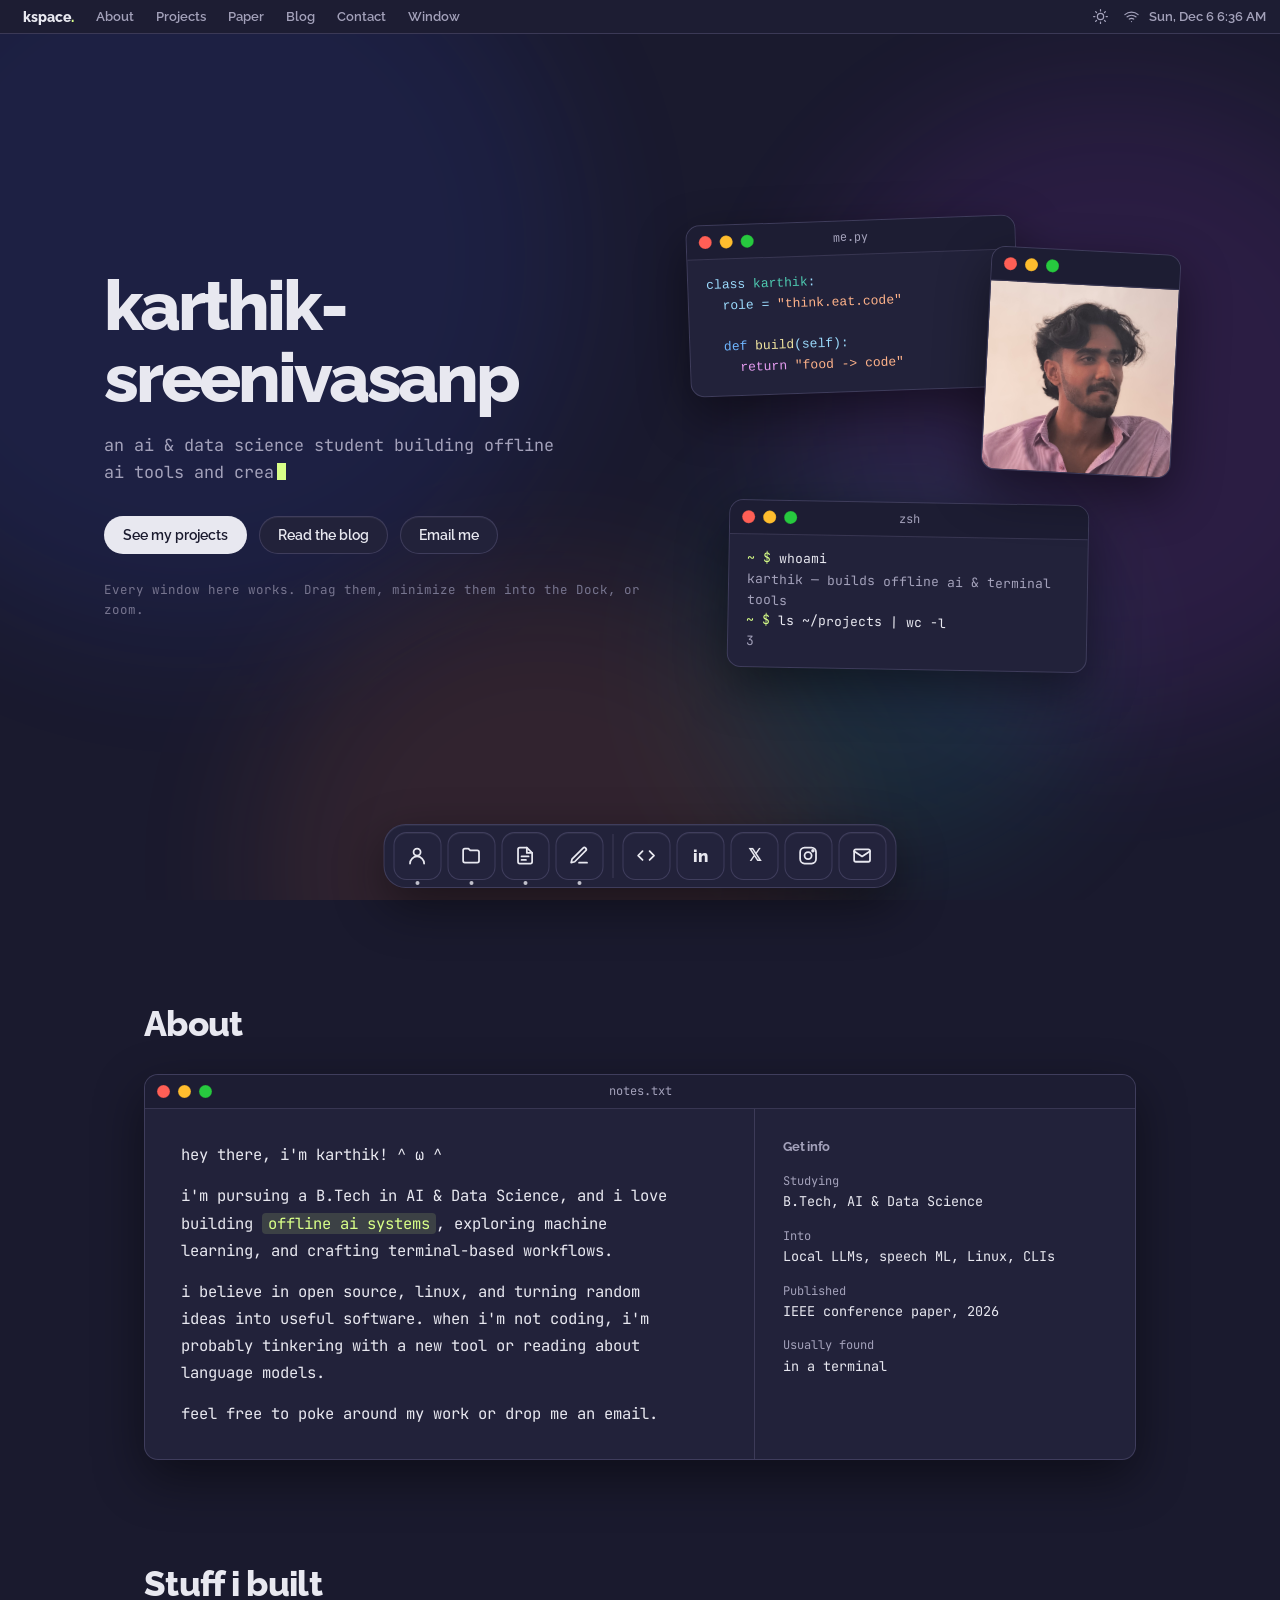
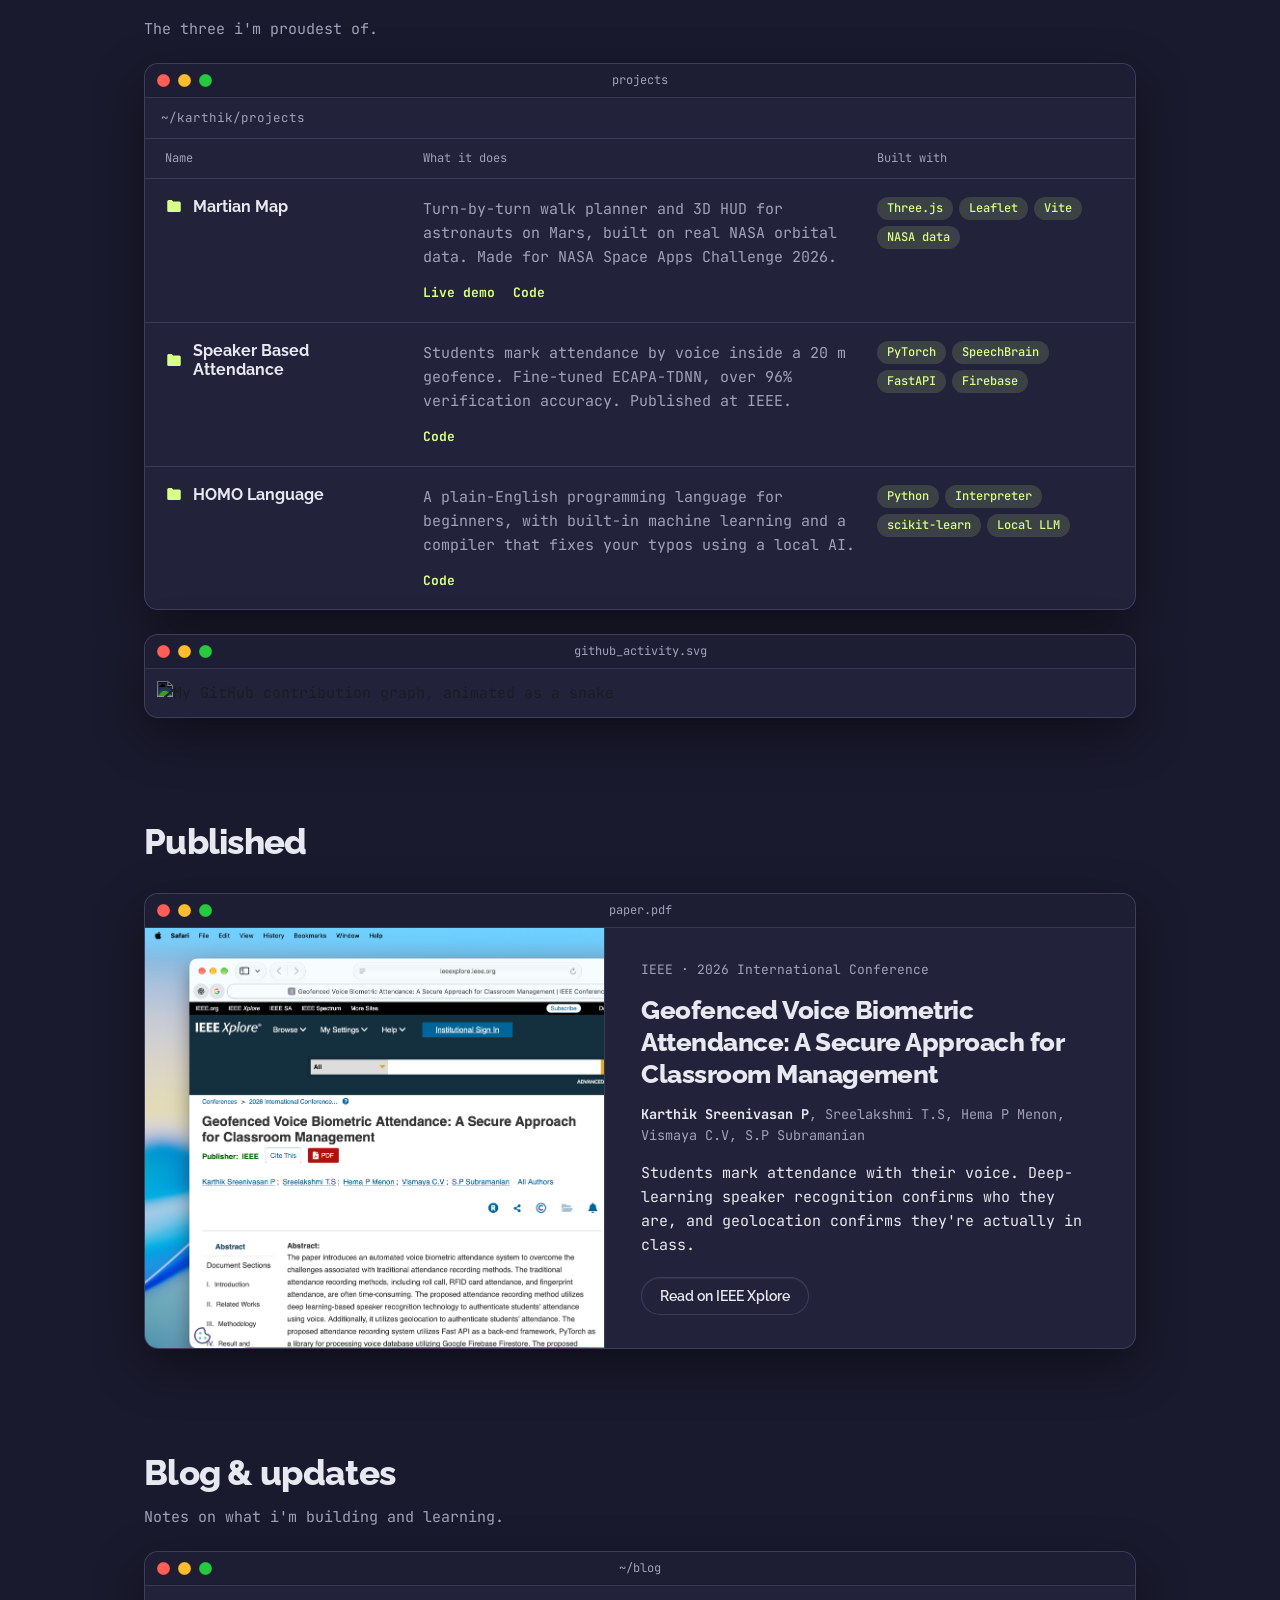
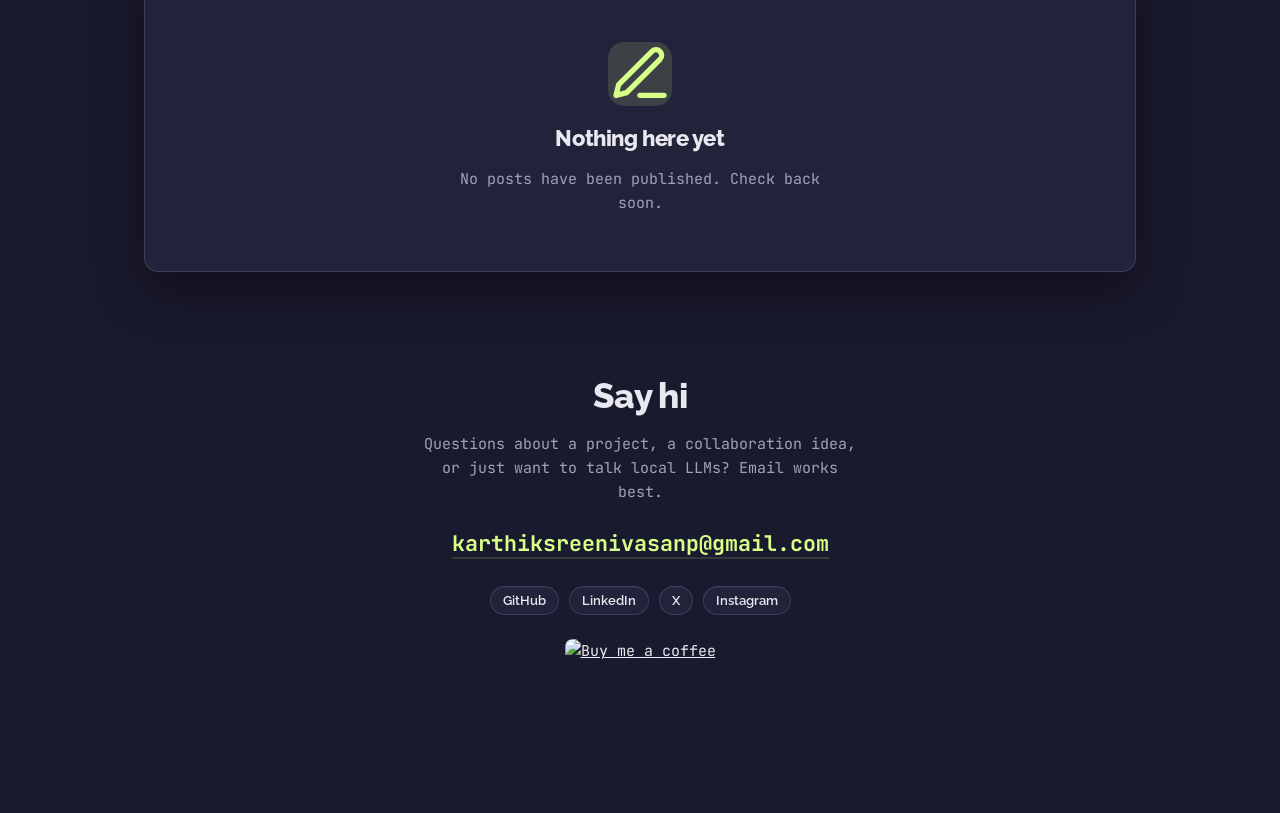
==== index.html @ a2b40720 "Remove the Liquid Glass look from dark and light themes Windows, menubar, menus, buttons and the Doc" ====
<!DOCTYPE html>
<html lang="en">
<head>
  <meta charset="UTF-8">
  <meta name="viewport" content="width=device-width, initial-scale=1.0">
  <title>karthiksreenivasanp</title>
  <meta name="description" content="Karthik Sreenivasan P — AI & Data Science student building offline AI tools and creative software.">
  <link rel="icon" type="image/png" href="favicon.png">
  <script>(function(){var t='dark';try{if(localStorage.getItem('theme')==='light')t='light'}catch(e){}document.documentElement.setAttribute('data-theme',t)})()</script>
  <link rel="preconnect" href="https://fonts.googleapis.com">
  <link rel="preconnect" href="https://fonts.gstatic.com" crossorigin>
  <link href="https://fonts.googleapis.com/css2?family=JetBrains+Mono:wght@400;500;700&family=Raleway:wght@500;600;700;800&display=swap" rel="stylesheet">
  <link rel="stylesheet" href="assets/css/mac.css?v=5">
  <style>
    main { padding-bottom: 150px; }

    /* Hero */
    .hero {
      max-width: 1120px; margin: 0 auto; min-height: 100vh;
      padding: 110px 24px 120px;
      display: grid; grid-template-columns: 1.1fr 1fr; align-items: center; gap: 48px;
    }
    .hero h1 { font-size: clamp(2.3rem, 5.6vw, 4.4rem); font-weight: 800; line-height: 1.02; letter-spacing: -0.045em; word-break: break-word; }
    [data-theme="glass"] .hero h1 { text-shadow: 0 2px 30px rgba(10, 12, 40, .35); }
    .tagline { margin-top: 18px; max-width: 46ch; min-height: 3.2em; color: var(--muted); font-size: 1.05rem; }
    .cursor { display: inline-block; width: 9px; height: 1.05em; background: var(--accent); vertical-align: -0.15em; margin-left: 3px; animation: blink 1s step-end infinite; }
    @keyframes blink { 50% { opacity: 0; } }
    .hero-actions { display: flex; flex-wrap: wrap; gap: 12px; margin-top: 30px; }
    .status { display: inline-flex; align-items: center; gap: 8px; margin-bottom: 20px; font-size: 12.5px; color: var(--muted); }
    .status::before { content: ""; width: 8px; height: 8px; border-radius: 50%; background: #27c93f; box-shadow: 0 0 0 4px rgba(39, 201, 63, .18); }
    .hint { margin-top: 26px; font-size: 12.5px; color: var(--faint); }

    .stack { position: relative; height: 450px; }
    .stack .win { position: absolute; transform: translate(var(--dx, 0px), var(--dy, 0px)) rotate(var(--rot, 0deg)); }
    .w-code { top: 0; left: 0; width: 330px; --rot: -2deg; z-index: 2; }
    .w-avatar { top: 30px; right: 0; width: 190px; --rot: 3deg; z-index: 3; }
    .w-avatar img { display: block; width: 100%; aspect-ratio: 1; object-fit: cover; }
    .w-term { bottom: 0; left: 40px; width: 360px; --rot: 1deg; z-index: 1; }
    pre.code { padding: 16px 18px; font-size: 13px; line-height: 1.6; color: #9cdcfe; overflow-x: auto; }
    [data-theme="light"] pre.code { color: #0b5394; }
    .c-cls { color: #4ec9b0; } .c-str { color: #ffb38a; } .c-kw { color: #6fb6ff; } .c-fn { color: #f2e6a0; } .c-ret { color: #e59cf0; }
    [data-theme="light"] .c-cls { color: #1a7f6e; } [data-theme="light"] .c-str { color: #a3411f; }
    [data-theme="light"] .c-kw { color: #2f55d4; } [data-theme="light"] .c-fn { color: #795e26; } [data-theme="light"] .c-ret { color: #9b2f9b; }
    .term { padding: 14px 18px; font-size: 13px; }
    .term .p { color: var(--accent); } .term .o { color: var(--muted); }

    /* About */
    .about { display: grid; grid-template-columns: 1.6fr 1fr; }
    .about .doc { padding: 32px 36px; font-size: 15.5px; line-height: 1.75; max-width: 64ch; }
    .about .doc p + p { margin-top: 14px; }
    .hl { background: var(--accent-soft); color: var(--accent); padding: 0 6px; border-radius: 4px; }
    .info { border-left: 1px solid var(--divider); padding: 28px; font-size: 13.5px; }
    .info h3 { font-size: 13px; color: var(--muted); font-weight: 700; margin-bottom: 14px; }
    .info dl { display: grid; gap: 14px; }
    .info dt { color: var(--muted); font-size: 12px; }

    /* Projects */
    .finder-path { padding: 10px 16px; font-size: 12.5px; color: var(--muted); border-bottom: 1px solid var(--divider); }
    .finder-head, .finder-row { display: grid; grid-template-columns: minmax(180px, 1.1fr) 2fr minmax(170px, 1.1fr); gap: 20px; padding: 0 20px; }
    .finder-head { font-size: 12px; color: var(--muted); padding-top: 10px; padding-bottom: 10px; border-bottom: 1px solid var(--divider); }
    .finder-row { padding-top: 18px; padding-bottom: 18px; border-bottom: 1px solid var(--divider); transition: background .15s; }
    .finder-row:last-child { border-bottom: 0; }
    .finder-row:hover { background: var(--row-hover); }
    .finder-row .name { text-decoration: none; color: inherit; display: flex; align-items: center; gap: 10px; font: 700 16px 'Raleway', sans-serif; align-self: start; }
    .finder-row .name:hover { color: var(--accent); }
    .finder-row .name svg { flex: none; color: var(--accent); width: 18px; height: 18px; }
    .finder-row .desc { color: var(--muted); }
    .chips { display: flex; flex-wrap: wrap; gap: 6px; align-content: start; }
    .finder-row .links { grid-column: 2 / -1; display: flex; gap: 18px; font-size: 13px; margin-top: -6px; }
    .finder-row .links a { color: var(--accent); text-decoration: none; font-weight: 700; }
    .finder-row .links a:hover { text-decoration: underline; }
    .activity { margin-top: 24px; }
    .activity img { display: block; width: 100%; padding: 12px; filter: invert(1) hue-rotate(180deg) brightness(1.2); }
    [data-theme="light"] .activity img { filter: none; }

    /* Paper */
    .paper { display: grid; grid-template-columns: 1fr 1.15fr; }
    .paper .shot { border-right: 1px solid var(--divider); max-height: 420px; overflow: hidden; }
    .paper .shot img { display: block; width: 100%; height: 100%; object-fit: cover; object-position: top; }
    .paper .body { padding: 32px 36px; display: flex; flex-direction: column; gap: 14px; }
    .paper .venue { color: var(--muted); font-size: 13px; }
    .paper h3 { font-size: clamp(1.3rem, 2.4vw, 1.65rem); font-weight: 800; line-height: 1.2; }
    .paper .authors { font-size: 13.5px; color: var(--muted); }
    .paper .authors b { color: var(--text); }
    .paper .btn { align-self: flex-start; margin-top: 6px; }

    /* Blog preview */
    .post-row { display: grid; grid-template-columns: 92px 1fr auto; gap: 18px; align-items: center; padding: 16px 20px; border-bottom: 1px solid var(--divider); text-decoration: none; color: inherit; }
    .post-row:hover { background: var(--row-hover); }
    .post-row .thumb { width: 92px; height: 64px; border-radius: 8px; object-fit: cover; background: var(--accent-soft); display: grid; place-items: center; color: var(--accent); }
    .post-row .thumb svg { width: 26px; height: 26px; }
    .post-row h3 { font-size: 1.05rem; font-weight: 700; }
    .post-row p { color: var(--muted); font-size: 13.5px; display: -webkit-box; -webkit-line-clamp: 2; -webkit-box-orient: vertical; overflow: hidden; }
    .post-row .meta { font-size: 12px; color: var(--faint); text-align: right; white-space: nowrap; }
    .blog-foot { display: flex; justify-content: flex-end; padding: 14px 20px; }

    /* Contact */
    .contact { text-align: center; }
    .contact h2 { font-size: clamp(1.7rem, 3.5vw, 2.2rem); font-weight: 800; }
    .contact p { color: var(--muted); margin: 8px auto 22px; max-width: 48ch; }
    .contact .mail { font-size: clamp(1rem, 2.6vw, 1.35rem); font-weight: 700; color: var(--accent); text-decoration: none; border-bottom: 2px solid var(--accent-soft); word-break: break-all; }
    .socials { display: flex; justify-content: center; flex-wrap: wrap; gap: 10px; margin-top: 26px; }
    .contact .coffee { display: inline-block; margin-top: 24px; }
    .contact .coffee img { height: 42px; border-radius: 8px; }

    @media (max-width: 860px) {
      .hero { grid-template-columns: 1fr; min-height: auto; padding-top: 100px; padding-bottom: 40px; gap: 40px; }
      .stack { height: auto; display: grid; gap: 16px; justify-items: center; }
      .stack .win { position: relative; inset: auto; --rot: 0deg !important; width: 100%; max-width: 380px; }
      .stack .w-avatar { max-width: 200px; order: -1; }
      .about, .paper { grid-template-columns: 1fr; }
      .info { border-left: 0; border-top: 1px solid var(--divider); }
      .paper .shot { border-right: 0; border-bottom: 1px solid var(--divider); max-height: 260px; }
      .finder-head { display: none; }
      .finder-row { grid-template-columns: 1fr; gap: 6px; }
      .finder-row .links { grid-column: auto; margin-top: 4px; }
      .about .doc, .paper .body { padding: 24px; }
      .post-row { grid-template-columns: 72px 1fr; }
      .post-row .thumb { width: 72px; height: 56px; }
      .post-row .meta { grid-column: 2; text-align: left; order: -1; }
      .hint { display: none; }
    }
  </style>
</head>
<body>

  <header class="menubar" data-brand="#top" data-links="About|#about,Projects|#projects,Paper|#paper,Blog|blog.html,Contact|#contact"></header>

  <main id="top">
    <!-- Hero -->
    <section class="hero">
      <div>
        <h1>karthik&shy;sreenivasanp</h1>
        <p class="tagline"><span id="type-target"></span><span class="cursor" aria-hidden="true"></span></p>
        <div class="hero-actions">
          <a class="btn primary" href="#projects">See my projects</a>
          <a class="btn" href="blog.html">Read the blog</a>
          <a class="btn" href="mailto:karthiksreenivasanp@gmail.com">Email me</a>
        </div>
        <p class="hint">Every window here works. Drag them, minimize them into the Dock, or zoom.</p>
      </div>

      <div class="stack">
        <div class="win glass draggable w-code" data-win="me" data-title="me.py" data-icon="code">
          <div class="win-bar"><span class="win-title">me.py</span></div>
<pre class="code win-body">class <span class="c-cls">karthik</span>:
  role = <span class="c-str">"think.eat.code"</span>

  <span class="c-kw">def</span> <span class="c-fn">build</span>(self):
    <span class="c-ret">return</span> <span class="c-str">"food -&gt; code"</span></pre>
        </div>

        <div class="win glass draggable w-avatar" data-win="avatar" data-title="avatar.jpeg" data-icon="image">
          <div class="win-bar"></div>
          <img class="win-body" src="other_image.jpeg" alt="Karthik">
        </div>

        <div class="win glass draggable w-term" data-win="zsh" data-title="Terminal" data-icon="terminal">
          <div class="win-bar"><span class="win-title">zsh</span></div>
          <div class="term win-body">
            <div><span class="p">~ $</span> whoami</div>
            <div class="o">karthik — builds offline ai &amp; terminal tools</div>
            <div><span class="p">~ $</span> ls ~/projects | wc -l</div>
            <div class="o">3</div>
          </div>
        </div>
      </div>
    </section>

    <!-- About -->
    <section class="section" id="about" data-win-host>
      <div class="section-head"><h2>About</h2></div>
      <div class="win glass" data-win="about" data-title="About" data-icon="about">
        <div class="win-bar"><span class="win-title">notes.txt</span></div>
        <div class="about win-body">
          <div class="doc">
            <p>hey there, i'm karthik! ^ ω ^</p>
            <p>i'm pursuing a B.Tech in AI &amp; Data Science, and i love building <span class="hl">offline ai systems</span>, exploring machine learning, and crafting terminal-based workflows.</p>
            <p>i believe in open source, linux, and turning random ideas into useful software. when i'm not coding, i'm probably tinkering with a new tool or reading about language models.</p>
            <p>feel free to poke around my work or drop me an email.</p>
          </div>
          <aside class="info">
            <h3>Get info</h3>
            <dl>
              <div><dt>Studying</dt><dd>B.Tech, AI &amp; Data Science</dd></div>
              <div><dt>Into</dt><dd>Local LLMs, speech ML, Linux, CLIs</dd></div>
              <div><dt>Published</dt><dd>IEEE conference paper, 2026</dd></div>
              <div><dt>Usually found</dt><dd>in a terminal</dd></div>
            </dl>
          </aside>
        </div>
      </div>
    </section>

    <!-- Projects -->
    <section class="section" id="projects" data-win-host>
      <div class="section-head">
        <h2>Stuff i built</h2>
        <p>The three i'm proudest of.</p>
      </div>
      <div class="win glass" data-win="projects" data-title="Projects" data-icon="projects">
        <div class="win-bar"><span class="win-title">projects</span></div>
        <div class="win-body">
          <div class="finder-path">~/karthik/projects</div>
          <div class="finder-head"><span>Name</span><span>What it does</span><span>Built with</span></div>

          <div class="finder-row">
            <a class="name" href="https://karthiksreenivasanp.github.io/martian-map/" target="_blank" rel="noopener"><svg viewBox="0 0 24 24" fill="currentColor" aria-hidden="true"><path d="M3 6a2 2 0 0 1 2-2h4l2 2h8a2 2 0 0 1 2 2v10a2 2 0 0 1-2 2H5a2 2 0 0 1-2-2z"/></svg>Martian Map</a>
            <span class="desc">Turn-by-turn walk planner and 3D HUD for astronauts on Mars, built on real NASA orbital data. Made for NASA Space Apps Challenge 2026.</span>
            <span class="chips"><span class="chip">Three.js</span><span class="chip">Leaflet</span><span class="chip">Vite</span><span class="chip">NASA data</span></span>
            <span class="links"><a href="https://karthiksreenivasanp.github.io/martian-map/" target="_blank" rel="noopener">Live demo</a><a href="https://github.com/karthiksreenivasanp/martian-map" target="_blank" rel="noopener">Code</a></span>
          </div>
          <div class="finder-row">
            <a class="name" href="https://github.com/karthiksreenivasanp/speaker-based-attendance" target="_blank" rel="noopener"><svg viewBox="0 0 24 24" fill="currentColor" aria-hidden="true"><path d="M3 6a2 2 0 0 1 2-2h4l2 2h8a2 2 0 0 1 2 2v10a2 2 0 0 1-2 2H5a2 2 0 0 1-2-2z"/></svg>Speaker Based Attendance</a>
            <span class="desc">Students mark attendance by voice inside a 20 m geofence. Fine-tuned ECAPA-TDNN, over 96% verification accuracy. Published at IEEE.</span>
            <span class="chips"><span class="chip">PyTorch</span><span class="chip">SpeechBrain</span><span class="chip">FastAPI</span><span class="chip">Firebase</span></span>
            <span class="links"><a href="https://github.com/karthiksreenivasanp/speaker-based-attendance" target="_blank" rel="noopener">Code</a></span>
          </div>
          <div class="finder-row">
            <a class="name" href="https://github.com/karthiksreenivasanp/homo-lang" target="_blank" rel="noopener"><svg viewBox="0 0 24 24" fill="currentColor" aria-hidden="true"><path d="M3 6a2 2 0 0 1 2-2h4l2 2h8a2 2 0 0 1 2 2v10a2 2 0 0 1-2 2H5a2 2 0 0 1-2-2z"/></svg>HOMO Language</a>
            <span class="desc">A plain-English programming language for beginners, with built-in machine learning and a compiler that fixes your typos using a local AI.</span>
            <span class="chips"><span class="chip">Python</span><span class="chip">Interpreter</span><span class="chip">scikit-learn</span><span class="chip">Local LLM</span></span>
            <span class="links"><a href="https://github.com/karthiksreenivasanp/homo-lang" target="_blank" rel="noopener">Code</a></span>
          </div>
        </div>
      </div>

      <div data-win-host>
        <div class="win glass activity" data-win="activity" data-title="GitHub activity" data-icon="activity">
          <div class="win-bar"><span class="win-title">github_activity.svg</span></div>
          <img class="win-body" src="https://raw.githubusercontent.com/Platane/snk/output/github-contribution-grid-snake.svg" alt="My GitHub contribution graph, animated as a snake" loading="lazy">
        </div>
      </div>
    </section>

    <!-- Paper -->
    <section class="section" id="paper" data-win-host>
      <div class="section-head"><h2>Published</h2></div>
      <div class="win glass" data-win="paper" data-title="Paper" data-icon="paper">
        <div class="win-bar"><span class="win-title">paper.pdf</span></div>
        <div class="paper win-body">
          <div class="shot"><img src="ieee_screenshot.png" alt="The paper's page on IEEE Xplore" loading="lazy"></div>
          <div class="body">
            <span class="venue">IEEE · 2026 International Conference</span>
            <h3>Geofenced Voice Biometric Attendance: A Secure Approach for Classroom Management</h3>
            <p class="authors"><b>Karthik Sreenivasan P</b>, Sreelakshmi T.S, Hema P Menon, Vismaya C.V, S.P Subramanian</p>
            <p>Students mark attendance with their voice. Deep-learning speaker recognition confirms who they are, and geolocation confirms they're actually in class.</p>
            <a class="btn" href="https://ieeexplore.ieee.org/search/searchresult.jsp?queryText=Geofenced%20Voice%20Biometric%20Attendance" target="_blank" rel="noopener">Read on IEEE Xplore</a>
          </div>
        </div>
      </div>
    </section>

    <!-- Blog preview -->
    <section class="section" id="blog" data-win-host>
      <div class="section-head">
        <h2>Blog &amp; updates</h2>
        <p>Notes on what i'm building and learning.</p>
      </div>
      <div class="win glass" data-win="blog" data-title="Blog" data-icon="blog">
        <div class="win-bar"><span class="win-title">~/blog</span></div>
        <div class="win-body" id="blog-preview" aria-live="polite"></div>
      </div>
    </section>

    <!-- Contact -->
    <section class="section contact" id="contact">
      <h2>Say hi</h2>
      <p>Questions about a project, a collaboration idea, or just want to talk local LLMs? Email works best.</p>
      <a class="mail" href="mailto:karthiksreenivasanp@gmail.com">karthiksreenivasanp@gmail.com</a>
      <div class="socials">
        <a class="btn small" href="https://github.com/karthiksreenivasanp" target="_blank" rel="noopener">GitHub</a>
        <a class="btn small" href="https://www.linkedin.com/in/karthiksreenivasanp/" target="_blank" rel="noopener">LinkedIn</a>
        <a class="btn small" href="https://x.com/karthikpsreeni" target="_blank" rel="noopener">X</a>
        <a class="btn small" href="https://www.instagram.com/karthiksreenivasanp" target="_blank" rel="noopener">Instagram</a>
      </div>
      <div>
        <a class="coffee" href="https://buymeacoffee.com/karthiksreenivasanp" target="_blank" rel="noopener">
          <img src="https://cdn.buymeacoffee.com/buttons/v2/default-yellow.png" alt="Buy me a coffee">
        </a>
      </div>
    </section>
  </main>

  <nav class="dock glass" aria-label="Dock">
    <a class="dock-item" href="#about" data-target="about" data-icon="about"><span class="tip">About</span></a>
    <a class="dock-item" href="#projects" data-target="projects" data-icon="projects"><span class="tip">Projects</span></a>
    <a class="dock-item" href="#paper" data-target="paper" data-icon="paper"><span class="tip">Paper</span></a>
    <a class="dock-item" href="blog.html" data-target="blog" data-icon="blog"><span class="tip">Blog</span></a>
    <span class="sep social-sep" aria-hidden="true"></span>
    <a class="dock-item social" href="https://github.com/karthiksreenivasanp" target="_blank" rel="noopener" data-icon="github" aria-label="GitHub"><span class="tip">GitHub</span></a>
    <a class="dock-item social" href="https://www.linkedin.com/in/karthiksreenivasanp/" target="_blank" rel="noopener" data-icon="linkedin" aria-label="LinkedIn"><span class="tip">LinkedIn</span></a>
    <a class="dock-item social" href="https://x.com/karthikpsreeni" target="_blank" rel="noopener" data-icon="x" aria-label="X"><span class="tip">X</span></a>
    <a class="dock-item social" href="https://www.instagram.com/karthiksreenivasanp" target="_blank" rel="noopener" data-icon="instagram" aria-label="Instagram"><span class="tip">Instagram</span></a>
    <a class="dock-item" href="mailto:karthiksreenivasanp@gmail.com" data-icon="mail" aria-label="Email"><span class="tip">Email</span></a>
  </nav>

  <script src="vendor/dompurify/purify.min.js"></script>
  <script src="assets/js/mac.js?v=5"></script>
  <script src="assets/js/blog.js?v=5"></script>
  <script>
    // Typing tagline
    (function () {
      const text = "an ai & data science student building offline ai tools and creative software.";
      const el = document.getElementById('type-target');
      if (matchMedia('(prefers-reduced-motion: reduce)').matches) { el.textContent = text; return; }
      let i = 0;
      (function type() { if (i < text.length) { el.textContent += text[i++]; setTimeout(type, 38); } })();
    })();

    // Latest posts
    (async function () {
      const box = document.getElementById('blog-preview');
      const posts = (await Blog.list()).slice(0, 3);
      if (!posts.length) {
        box.innerHTML = `<div class="empty"><div class="icon">${KS.icon('blog')}</div>
          <h3>Nothing here yet</h3><p>No posts have been published. Check back soon.</p></div>`;
        return;
      }
      box.innerHTML = posts.map(p => {
        const cover = Blog.safeMedia(p.cover);
        return `<a class="post-row" href="blog.html#/${p.slug}">
          ${cover ? `<img class="thumb" src="${Blog.esc(cover)}" alt="" loading="lazy">` : `<span class="thumb">${KS.icon('blog')}</span>`}
          <div><h3>${Blog.esc(p.title)}</h3><p>${Blog.esc(p.summary)}</p></div>
          <span class="meta">${Blog.typeLabel(p.type)} · ${Blog.date(p.date)}</span>
        </a>`;
      }).join('') + `<div class="blog-foot"><a class="btn small" href="blog.html">See all posts</a></div>`;
    })();
  </script>
</body>
</html>
---- assets/css/mac.css ----
/* =========================================================
   kspace. — shared macOS shell
   Themes: glass (default, Liquid Glass), light, dark
   ========================================================= */

:root,
[data-theme="glass"] {
  --wall-base: #0d1230;
  --text: #f5f5fb;
  --muted: rgba(236, 236, 250, 0.72);
  --faint: rgba(236, 236, 250, 0.5);
  --accent: #9fe6ff;
  --accent-soft: rgba(159, 230, 255, 0.16);
  --accent-ink: #0d1230;
  --win-bg: rgba(255, 255, 255, 0.09);
  --win-tint: rgba(16, 18, 48, 0.28);
  --win-solid: rgba(30, 32, 70, 0.92);
  --win-border: rgba(255, 255, 255, 0.22);
  --bar-bg: rgba(255, 255, 255, 0.07);
  --row-hover: rgba(255, 255, 255, 0.07);
  --divider: rgba(255, 255, 255, 0.14);
  --field-bg: rgba(255, 255, 255, 0.08);
  --shadow: 0 24px 60px rgba(5, 6, 30, 0.45);
  --rim: inset 0 1px 0 rgba(255, 255, 255, 0.45), inset 0 -1px 0 rgba(255, 255, 255, 0.08), inset 0 0 0 1px rgba(255, 255, 255, 0.1);
  --blur: blur(22px) saturate(185%);
  --menu-bg: rgba(40, 42, 86, 0.55);
  --tip-bg: rgba(20, 22, 50, 0.85);
  --tip-text: #fff;
  color-scheme: dark;
}
[data-theme="dark"] {
  --wall-base: #1a1a2e;
  --text: #e8e8f0;
  --muted: #a3a1ba;
  --faint: #77758f;
  --accent: #d8ff88;
  --accent-soft: rgba(216, 255, 136, 0.14);
  --accent-ink: #1a1a2e;
  --win-bg: #22223a;
  --win-tint: transparent;
  --win-solid: #23233c;
  --win-border: rgba(196, 184, 240, 0.18);
  --bar-bg: #1d1d33;
  --row-hover: rgba(196, 184, 240, 0.08);
  --divider: rgba(196, 184, 240, 0.16);
  --field-bg: rgba(255, 255, 255, 0.05);
  --shadow: 0 18px 50px rgba(0, 0, 0, 0.45);
  --rim: inset 0 1px 0 rgba(255, 255, 255, 0.05);
  --blur: none;
  --menu-bg: #26263f;
  --tip-bg: #e8e8f0;
  --tip-text: #1a1a2e;
  color-scheme: dark;
}
[data-theme="light"] {
  --wall-base: #faf9ff;
  --text: #1a1a2e;
  --muted: #5c5a72;
  --faint: #8a889e;
  --accent: #3d5cff;
  --accent-soft: rgba(61, 92, 255, 0.1);
  --accent-ink: #fff;
  --win-bg: #ffffff;
  --win-tint: transparent;
  --win-solid: #ffffff;
  --win-border: rgba(150, 136, 210, 0.35);
  --bar-bg: #f1eeff;
  --row-hover: rgba(61, 92, 255, 0.06);
  --divider: rgba(150, 136, 210, 0.3);
  --field-bg: rgba(255, 255, 255, 0.7);
  --shadow: 0 18px 50px rgba(60, 50, 120, 0.16);
  --rim: none;
  --blur: none;
  --menu-bg: #ffffff;
  --tip-bg: #1a1a2e;
  --tip-text: #fff;
  color-scheme: light;
}

* { box-sizing: border-box; margin: 0; padding: 0; }
html { scroll-behavior: smooth; scroll-padding-top: 60px; }
body {
  background: var(--wall-base);
  color: var(--text);
  font-family: 'JetBrains Mono', ui-monospace, monospace;
  font-size: 15px;
  line-height: 1.6;
  overflow-x: hidden;
  min-height: 100vh;
  transition: background-color .3s, color .3s;
}
[hidden] { display: none !important; }
::selection { background: var(--accent-soft); }
a { color: inherit; }
:focus-visible { outline: 2px solid var(--accent); outline-offset: 3px; border-radius: 4px; }
h1, h2, h3 { font-family: 'Raleway', sans-serif; letter-spacing: -0.02em; }
button { font: inherit; color: inherit; }
img, video { max-width: 100%; }

/* ---------- Wallpaper ---------- */
.wallpaper { position: fixed; inset: 0; z-index: -2; overflow: hidden; pointer-events: none; }
.wallpaper .blob { position: absolute; border-radius: 50%; filter: blur(70px); opacity: .9; animation: drift 26s ease-in-out infinite alternate; }
.wallpaper .b1 { width: 60vmax; height: 60vmax; left: -15vmax; top: -10vmax; background: #3b5bff; }
.wallpaper .b2 { width: 50vmax; height: 50vmax; right: -12vmax; top: 10vh; background: #c13cff; animation-delay: -8s; }
.wallpaper .b3 { width: 45vmax; height: 45vmax; left: 20vw; bottom: -20vmax; background: #ff7a3d; animation-delay: -15s; }
.wallpaper .b4 { width: 30vmax; height: 30vmax; right: 15vw; bottom: 5vh; background: #19c9b5; animation-delay: -4s; opacity: .7; }
.wallpaper::after {
  /* fine grain + soft light bands so glass has something to bend */
  content: ""; position: absolute; inset: 0;
  background:
    repeating-linear-gradient(115deg, rgba(255,255,255,.05) 0 2px, transparent 2px 60px),
    radial-gradient(ellipse at 50% 120%, rgba(0,0,0,.35), transparent 60%);
}
[data-theme="dark"] .wallpaper .blob { opacity: .1; animation: none; }
[data-theme="dark"] .wallpaper::after { background: none; }
[data-theme="light"] .wallpaper .blob { opacity: .14; animation: none; }
[data-theme="light"] .wallpaper .b3 { background: #b9ff8a; }
[data-theme="light"] .wallpaper::after { background: none; }
@keyframes drift { to { transform: translate(6vw, 5vh) scale(1.12); } }

/* ---------- Glass material ---------- */
.glass {
  background: linear-gradient(var(--win-tint), var(--win-tint)), var(--win-bg);
  border: 1px solid var(--win-border);
  box-shadow: var(--shadow), var(--rim);
  backdrop-filter: var(--blur);
  -webkit-backdrop-filter: var(--blur);
}
/* Real refraction (Chromium only, enabled by JS) */
html.refract[data-theme="glass"] .lg-refract {
  backdrop-filter: url(#lg-refract) blur(14px) saturate(190%);
}
[data-theme="glass"] .glass::before {
  /* specular sheen along the top-left edge */
  content: ""; position: absolute; inset: 0; border-radius: inherit; pointer-events: none; z-index: 0;
  background: linear-gradient(135deg, rgba(255,255,255,.22), rgba(255,255,255,0) 32%, rgba(255,255,255,0) 70%, rgba(255,255,255,.08));
}
[data-theme="glass"] .glass > * { position: relative; z-index: 1; }

/* ---------- Menubar ---------- */
.menubar {
  position: fixed; top: 0; left: 0; right: 0; z-index: 200;
  display: flex; justify-content: space-between; align-items: center;
  height: 34px; padding: 0 14px;
  background: var(--bar-bg);
  border-bottom: 1px solid var(--win-border);
  font-family: 'Raleway', sans-serif; font-size: 13px; font-weight: 600;
}
.menubar .left, .menubar .right { display: flex; align-items: center; gap: 4px; }
.menubar .left > a, .menubar .menu-btn {
  text-decoration: none; color: var(--muted); padding: 3px 9px; border-radius: 6px;
  background: none; border: 0; cursor: pointer; font-weight: 600; font-size: 13px; font-family: inherit;
}
.menubar .left > a:hover, .menubar .menu-btn:hover, .menubar .menu-btn[aria-expanded="true"] { color: var(--text); background: var(--row-hover); }
.menubar .brand { color: var(--text) !important; font-weight: 800 !important; font-size: 14px !important; }
.menubar .brand span { color: var(--accent); }
.menubar .right { gap: 10px; color: var(--muted); }
#clock { font-variant-numeric: tabular-nums; white-space: nowrap; line-height: 1; }
.menubar .menu-wrap { display: flex; align-items: center; }
.menubar .menu-btn, .menubar .left > a { display: inline-flex; align-items: center; line-height: 1; padding-top: 5px; padding-bottom: 5px; }
.menubar .right .menu-btn { padding: 4px 6px; }
.menubar svg { display: block; }
.menu-wrap { position: relative; }
.menu {
  position: absolute; top: calc(100% + 6px); left: 0; min-width: 220px; z-index: 210;
  padding: 6px; border-radius: 12px;
  background: var(--menu-bg);
  border: 1px solid var(--win-border);
  box-shadow: var(--shadow), var(--rim);
  display: none;
}
.menu.right-align { left: auto; right: 0; }
.menu-btn[aria-expanded="true"] + .menu { display: block; }
.menu button, .menu a {
  display: flex; width: 100%; align-items: center; gap: 10px;
  padding: 6px 10px; border-radius: 7px; border: 0; background: none; cursor: pointer;
  text-align: left; text-decoration: none; font: 500 13px 'Raleway', sans-serif; color: var(--text);
}
.menu button:hover, .menu a:hover, .menu button:focus-visible { background: var(--accent); color: var(--accent-ink); outline: none; }
.menu .check { width: 14px; flex: none; text-align: center; }
.menu .state { margin-left: auto; color: var(--faint); font-size: 12px; }
.menu button:hover .state { color: inherit; }
.menu hr { border: 0; border-top: 1px solid var(--divider); margin: 5px 4px; }

/* ---------- Windows ---------- */
.win { position: relative; border-radius: 14px; overflow: hidden; }
.win-bar {
  position: relative; height: 34px;
  display: flex; align-items: center; padding: 0 12px;
  background: var(--bar-bg);
  border-bottom: 1px solid var(--divider);
}
.lights { display: flex; gap: 8px; position: relative; z-index: 2; }
.light {
  width: 13px; height: 13px; border-radius: 50%; border: 0; padding: 0; cursor: pointer;
  display: grid; place-items: center; color: transparent; font: 700 9px/1 -apple-system, sans-serif;
  box-shadow: inset 0 0 0 .5px rgba(0,0,0,.18);
}
.light.close { background: #ff5f56; } .light.min { background: #ffbd2e; } .light.zoom { background: #27c93f; }
.lights:hover .light, .light:focus-visible { color: rgba(60, 0, 0, .7); }
.lights:hover .min { color: rgba(90, 50, 0, .75); }
.lights:hover .zoom { color: rgba(0, 60, 0, .7); }
.light::after { content: attr(data-glyph); }
.light.dot-only { cursor: default; }
.win-title {
  position: absolute; left: 0; right: 0; text-align: center;
  font-size: 12px; color: var(--muted); pointer-events: none; white-space: nowrap; overflow: hidden; text-overflow: ellipsis; padding: 0 90px;
}
.win.draggable .win-bar { cursor: grab; }
.win.draggable .win-bar:active { cursor: grabbing; }

.win.zoomed {
  position: fixed !important;
  top: 46px !important; left: 16px !important; right: 16px !important; bottom: 96px !important;
  width: auto !important; height: auto !important; max-width: none !important;
  z-index: 150 !important;
  display: flex; flex-direction: column;
}
body .win.zoomed { transform: none; }
.win.zoomed > .win-body { flex: 1; overflow: auto; }
.zoom-backdrop { position: fixed; inset: 0; z-index: 149; background: rgba(5, 6, 25, .55); }

.genie-layer { position: fixed; z-index: 500; pointer-events: none; }
.genie-layer > * { position: absolute !important; left: 0 !important; top: 0 !important; margin: 0 !important; will-change: transform; }

/* ---------- Buttons ---------- */
.btn {
  display: inline-flex; align-items: center; gap: 8px;
  padding: 10px 18px; border-radius: 999px; cursor: pointer;
  font: 600 14px 'Raleway', sans-serif; text-decoration: none;
  border: 1px solid var(--win-border);
  background: var(--win-bg); color: var(--text);
  box-shadow: var(--rim);
  transition: transform .15s, background .2s;
}
.btn:hover { transform: translateY(-2px); }
.btn:active { transform: translateY(0) scale(.98); }
.btn.primary { background: var(--text); color: var(--wall-base); border-color: transparent; }
[data-theme="glass"] .btn.primary { background: rgba(255,255,255,.92); color: #141838; }
.btn.small { padding: 6px 12px; font-size: 13px; }
.btn.danger { color: #ff6b6b; }
.btn[disabled] { opacity: .5; pointer-events: none; }

/* ---------- Dock ---------- */
.dock {
  position: fixed; left: 50%; bottom: 12px; transform: translateX(-50%); z-index: 190;
  display: flex; align-items: flex-end; gap: 6px;
  padding: 7px 9px; height: 64px;
  border-radius: 22px;
}
.dock .sep { width: 1px; height: 44px; margin: 0 3px; background: var(--divider); flex: none; align-self: center; }
.dock-item {
  --size: 48px;
  position: relative; flex: none;
  width: var(--size); height: var(--size);
  display: grid; place-items: center;
  border-radius: 13px; cursor: pointer;
  background: var(--win-solid); color: var(--text);
  border: 1px solid var(--win-border);
  box-shadow: var(--rim);
  text-decoration: none; font-weight: 700; font-size: 18px;
  transition: width .12s ease-out, height .12s ease-out;
  padding: 0;
}
[data-theme="glass"] .dock-item { background: rgba(255,255,255,.14); }
.dock-item svg { width: 46%; height: 46%; }
.dock-item .tip {
  position: absolute; bottom: calc(100% + 12px); left: 50%; transform: translateX(-50%);
  white-space: nowrap; font: 600 12px 'Raleway', sans-serif;
  padding: 4px 10px; border-radius: 7px;
  background: var(--tip-bg); color: var(--tip-text);
  opacity: 0; pointer-events: none; transition: opacity .12s;
}
.dock-item:hover .tip, .dock-item:focus-visible .tip { opacity: 1; }
.dock-item.running::after {
  content: ""; position: absolute; bottom: -6px; left: 50%; transform: translateX(-50%);
  width: 4px; height: 4px; border-radius: 50%; background: var(--text); opacity: .8;
}
.dock-item.bounce { animation: bounce .7s ease; }
@keyframes bounce { 0%,100% { translate: 0 0; } 30% { translate: 0 -18px; } 55% { translate: 0 0; } 75% { translate: 0 -7px; } }
.dock-min { display: contents; }
.dock-item.min-tile { background: var(--win-solid); overflow: hidden; }
.dock-item.min-tile .mini {
  position: absolute; inset: 5px; border-radius: 6px; border: 1px solid var(--win-border);
  background: var(--bar-bg); display: grid; place-items: center;
}
.dock-item.min-tile .mini::before {
  content: ""; position: absolute; top: 3px; left: 4px; width: 14px; height: 4px;
  background: radial-gradient(circle, #ff5f56 1.5px, transparent 2px) 0 0/5px 4px repeat-x;
}
.dock-item.min-tile svg { width: 55%; height: 55%; }
.dock-item.entering { opacity: 0; }

/* ---------- Common bits ---------- */
.section { max-width: 1040px; margin: 0 auto; padding: 96px 24px 0; }
.section-head { margin-bottom: 22px; }
.section-head h2 { font-size: clamp(1.7rem, 3.5vw, 2.2rem); font-weight: 800; }
.section-head p { color: var(--muted); margin-top: 4px; max-width: 60ch; }
.chip { font-size: 12px; padding: 2px 10px; border-radius: 20px; background: var(--accent-soft); color: var(--accent); font-weight: 500; white-space: nowrap; }
.toast {
  position: fixed; left: 50%; bottom: 96px; transform: translateX(-50%) translateY(20px); z-index: 300;
  padding: 10px 18px; border-radius: 12px; font: 600 13.5px 'Raleway', sans-serif;
  opacity: 0; pointer-events: none; transition: opacity .25s, transform .25s; max-width: calc(100vw - 32px);
}
.toast.show { opacity: 1; transform: translateX(-50%) translateY(0); pointer-events: auto; }
.toast a { color: var(--accent); }

/* Empty state */
.empty { text-align: center; padding: 56px 24px; display: grid; justify-items: center; gap: 10px; }
.empty .icon { width: 64px; height: 64px; border-radius: 16px; display: grid; place-items: center; background: var(--accent-soft); color: var(--accent); margin-bottom: 6px; }
.empty h3 { font-size: 1.35rem; font-weight: 800; }
.empty p { color: var(--muted); max-width: 40ch; }
.empty .btn { margin-top: 10px; }

/* ---------- Responsive ---------- */
@media (max-width: 700px) {
  .menubar .left .nav-link { display: none; }
  .dock { gap: 5px; padding: 6px 7px; height: 56px; bottom: 8px; border-radius: 18px; }
  .dock-item { --size: 42px; border-radius: 11px; font-size: 16px; }
  .dock .social { display: none; }
  .dock .sep.social-sep { display: none; }
  .win.zoomed { top: 40px !important; left: 6px !important; right: 6px !important; bottom: 70px !important; }
  .win-title { padding: 0 70px; }
}
@media (max-width: 420px) { .menubar .hide-sm { display: none; } }
@media (prefers-reduced-motion: reduce) {
  *, *::before, *::after { animation: none !important; transition: none !important; }
  html { scroll-behavior: auto; }
}
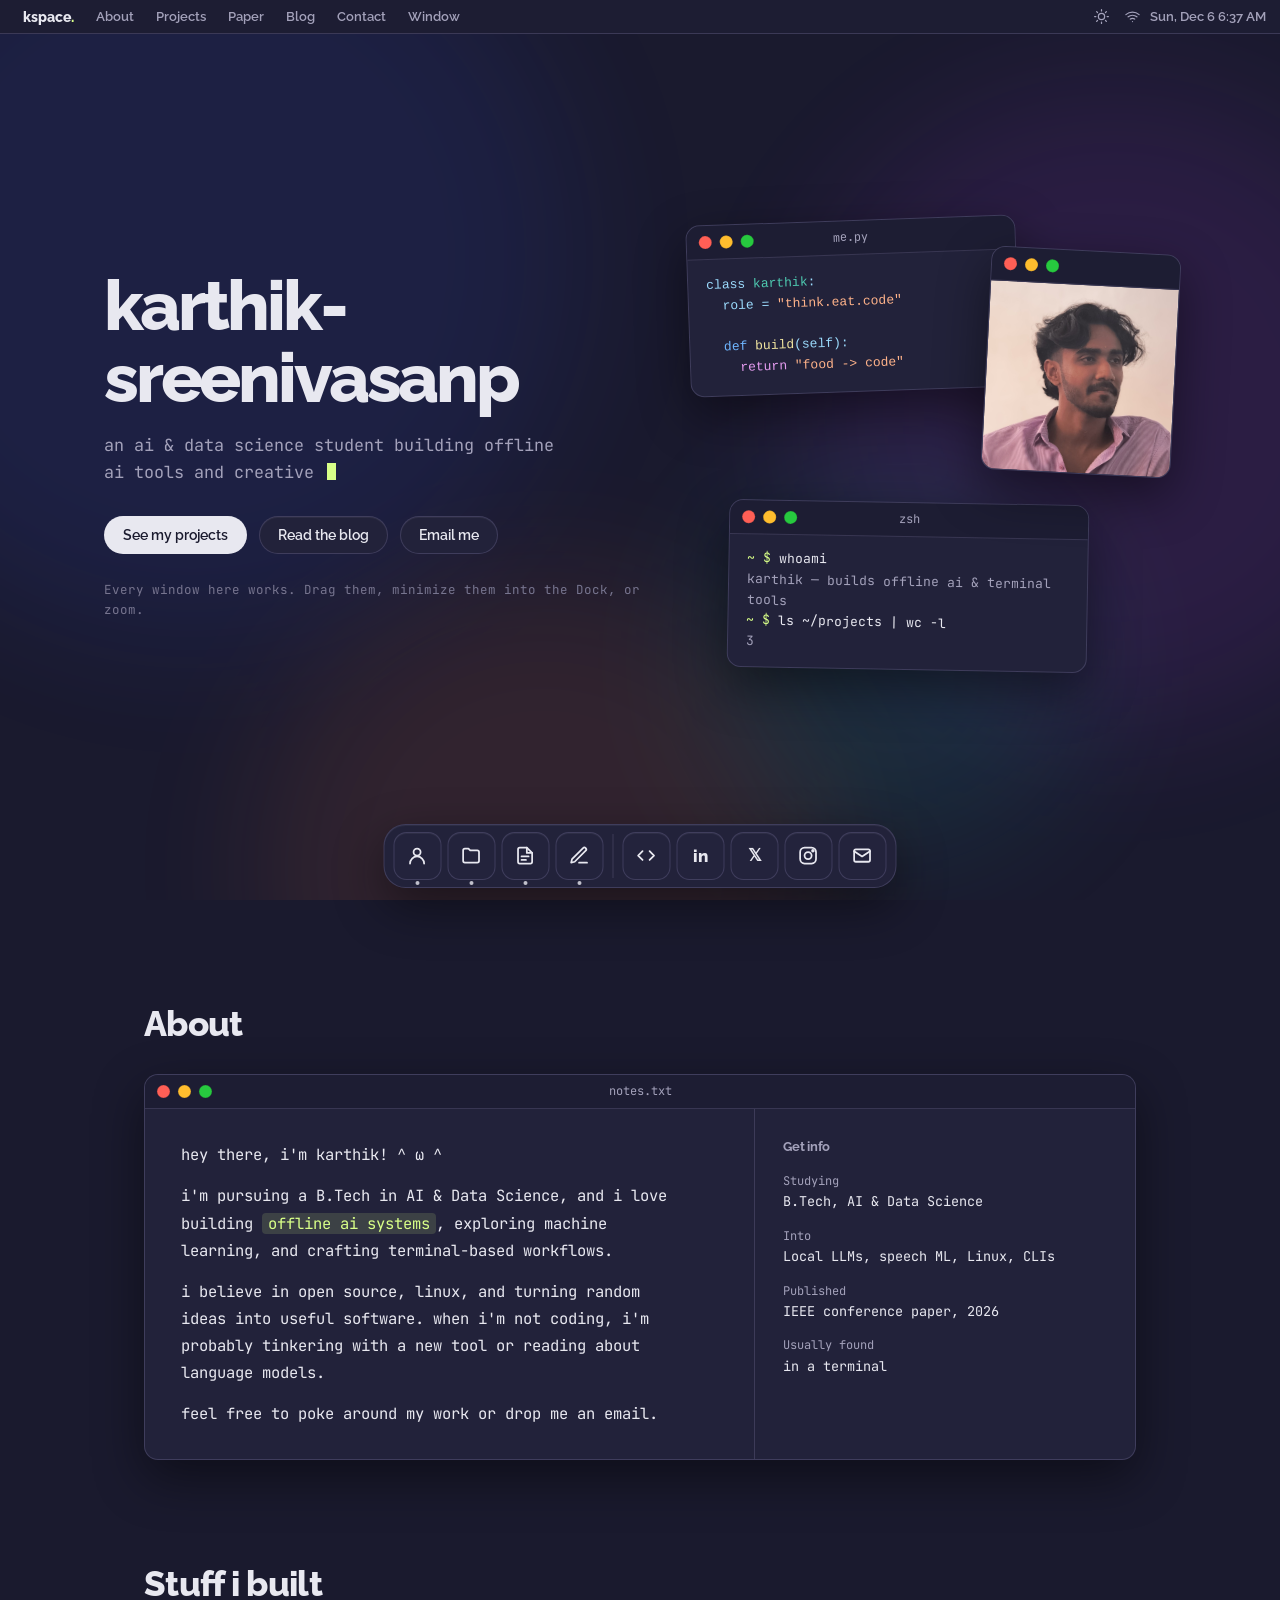
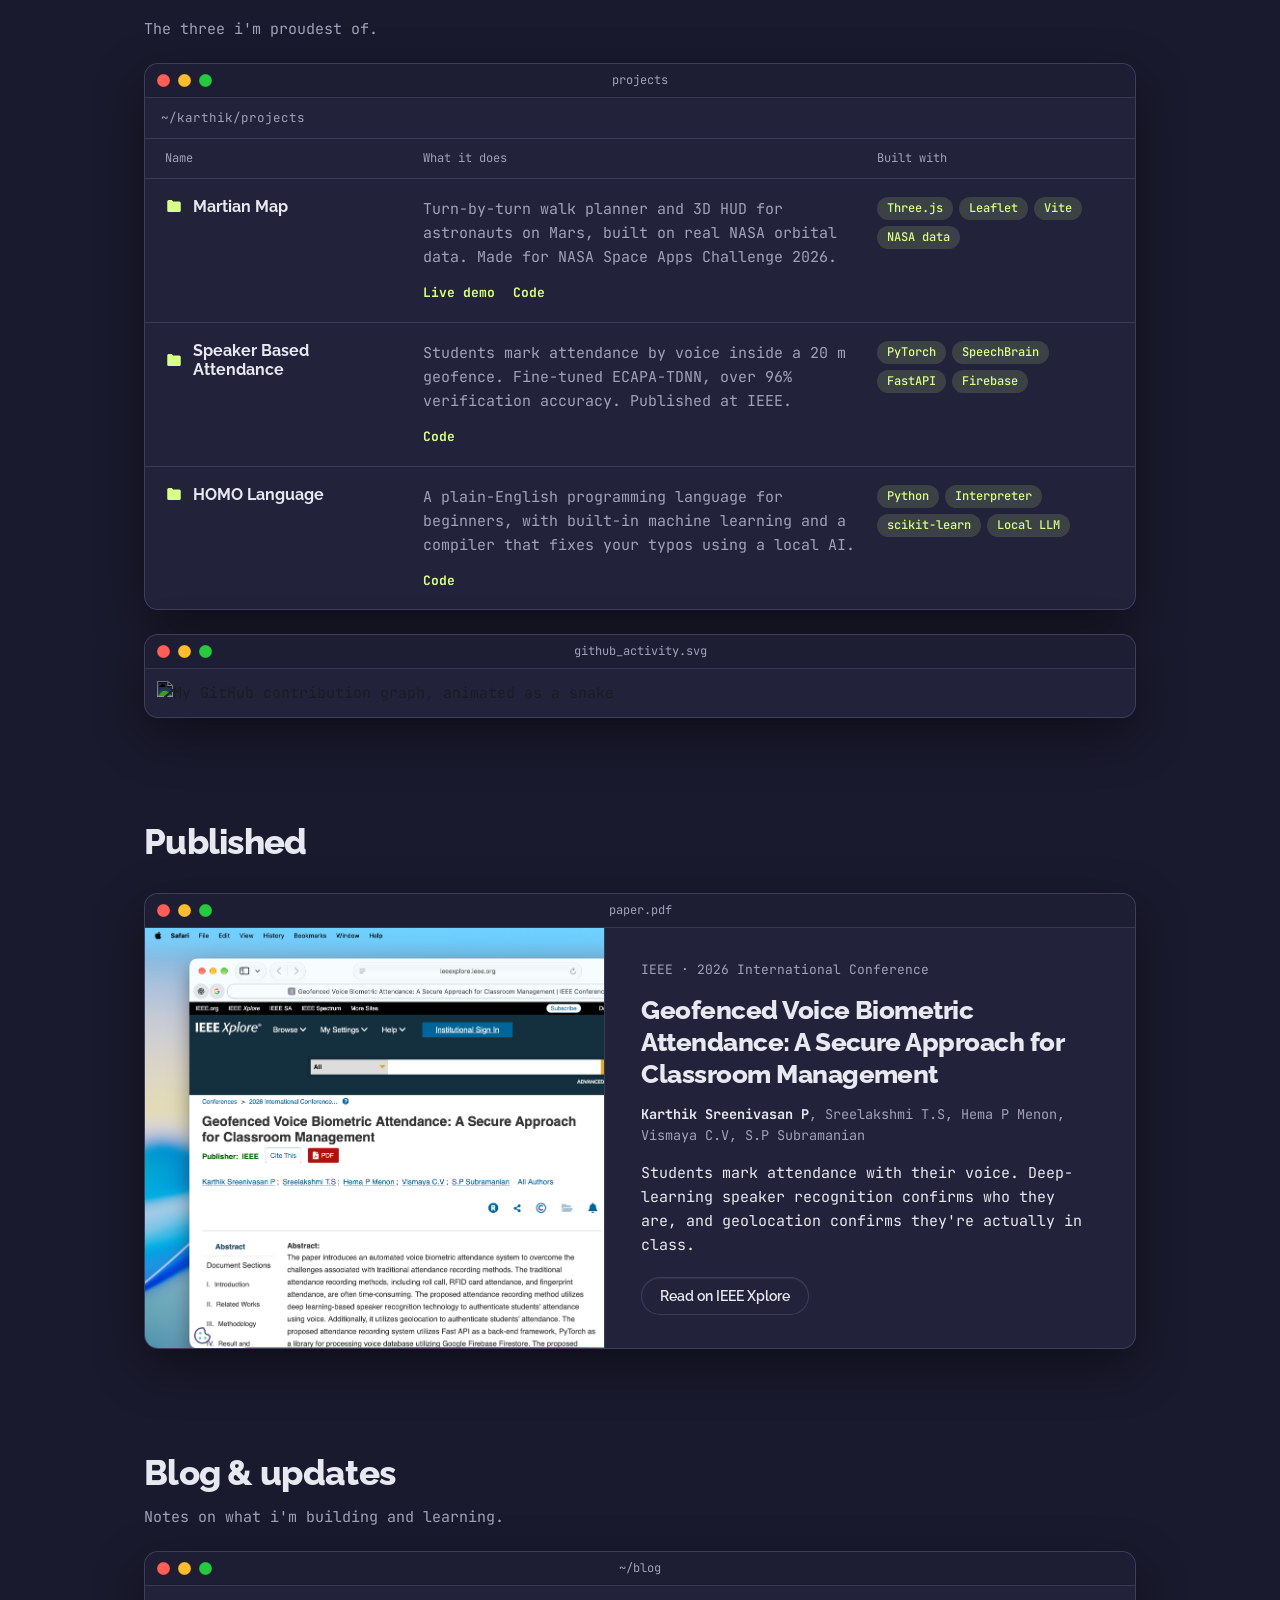
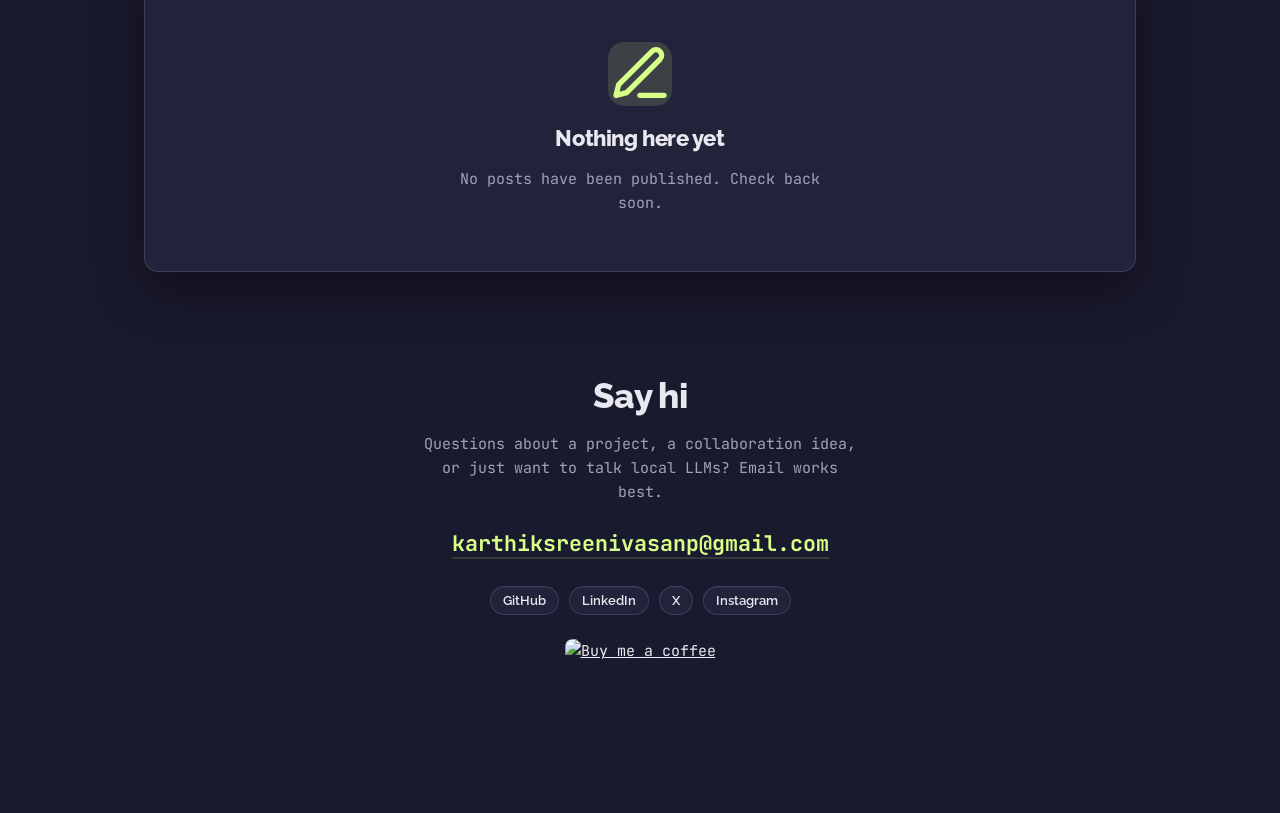
==== commit 129b4c36: "Add photo and video collages to blog posts - Editor: new Collage toolbar button, 2 to 12 photos or v" ====
--- a/index.html
+++ b/index.html
@@ -10,7 +10,7 @@
   <link rel="preconnect" href="https://fonts.googleapis.com">
   <link rel="preconnect" href="https://fonts.gstatic.com" crossorigin>
   <link href="https://fonts.googleapis.com/css2?family=JetBrains+Mono:wght@400;500;700&family=Raleway:wght@500;600;700;800&display=swap" rel="stylesheet">
-  <link rel="stylesheet" href="assets/css/mac.css?v=5">
+  <link rel="stylesheet" href="assets/css/mac.css?v=6">
   <style>
     main { padding-bottom: 150px; }
 
@@ -296,8 +296,8 @@
   </nav>
 
   <script src="vendor/dompurify/purify.min.js"></script>
-  <script src="assets/js/mac.js?v=5"></script>
-  <script src="assets/js/blog.js?v=5"></script>
+  <script src="assets/js/mac.js?v=6"></script>
+  <script src="assets/js/blog.js?v=6"></script>
   <script>
     // Typing tagline
     (function () {
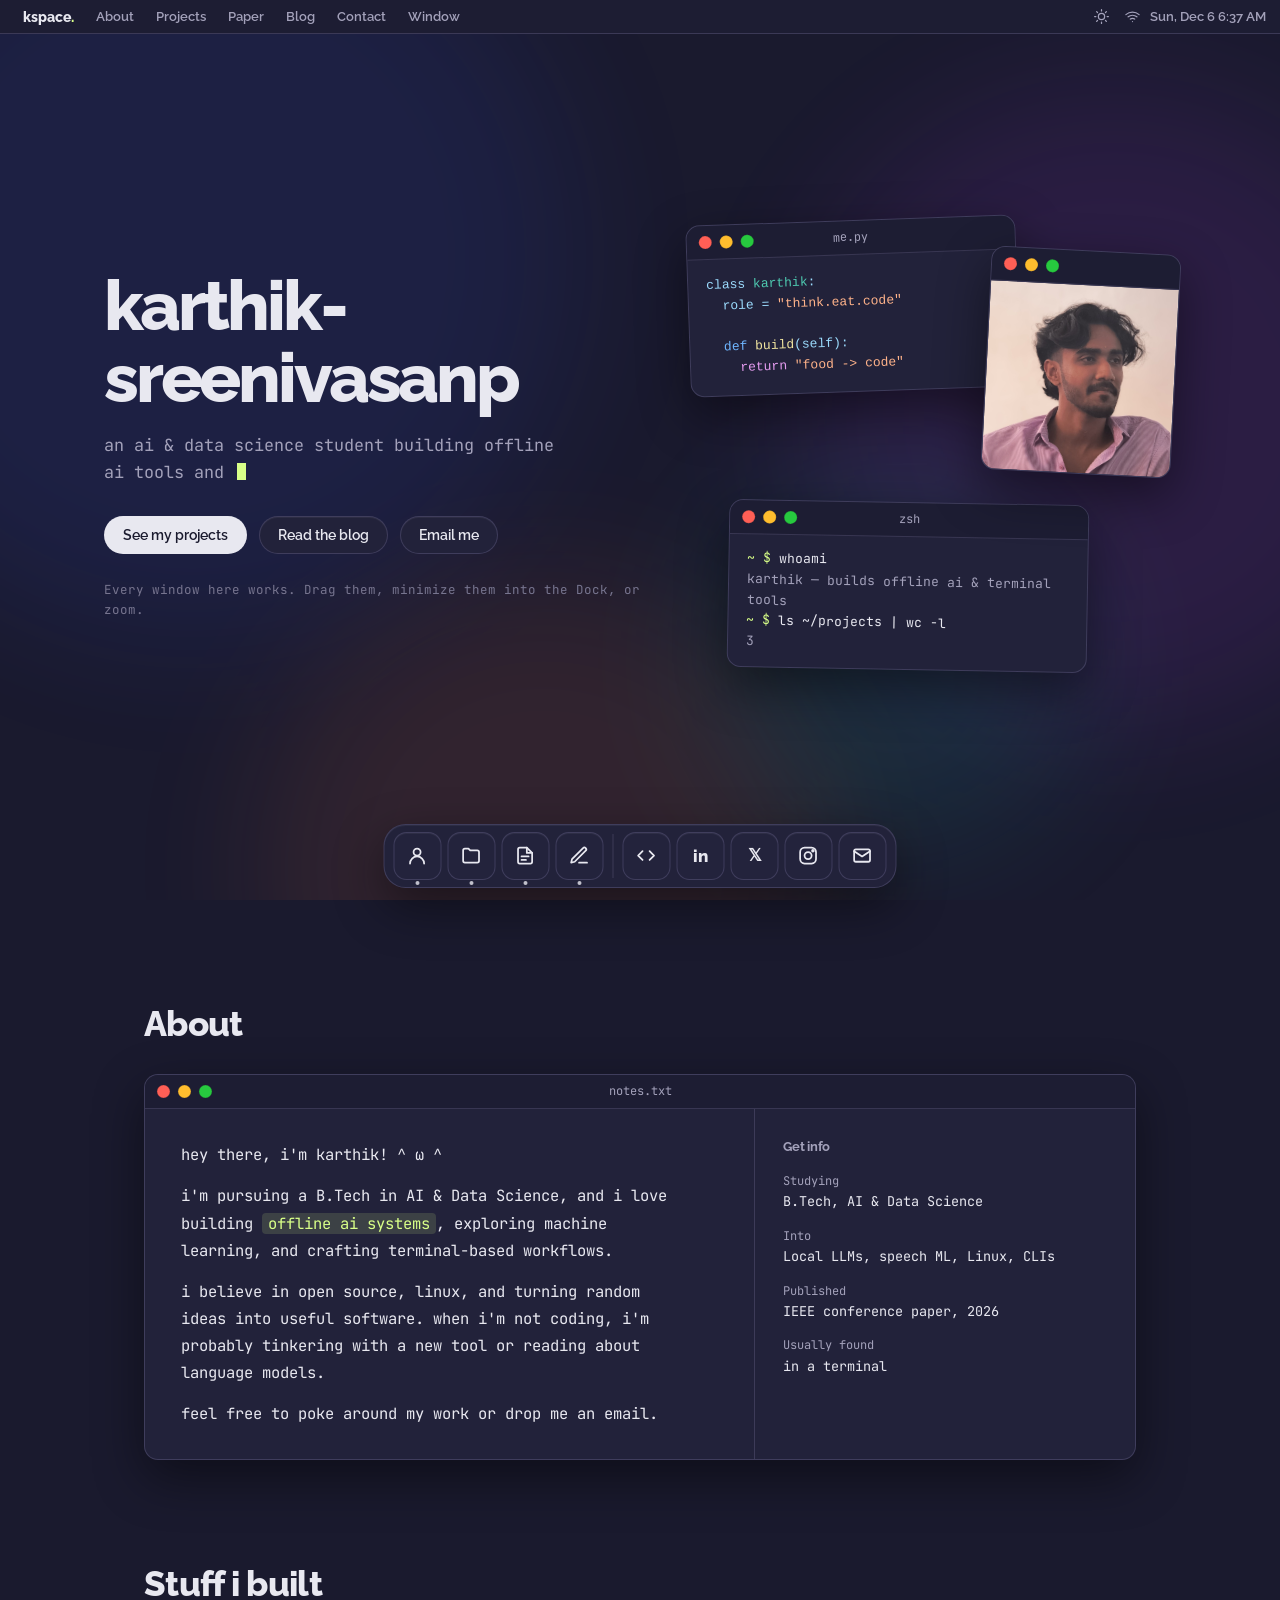
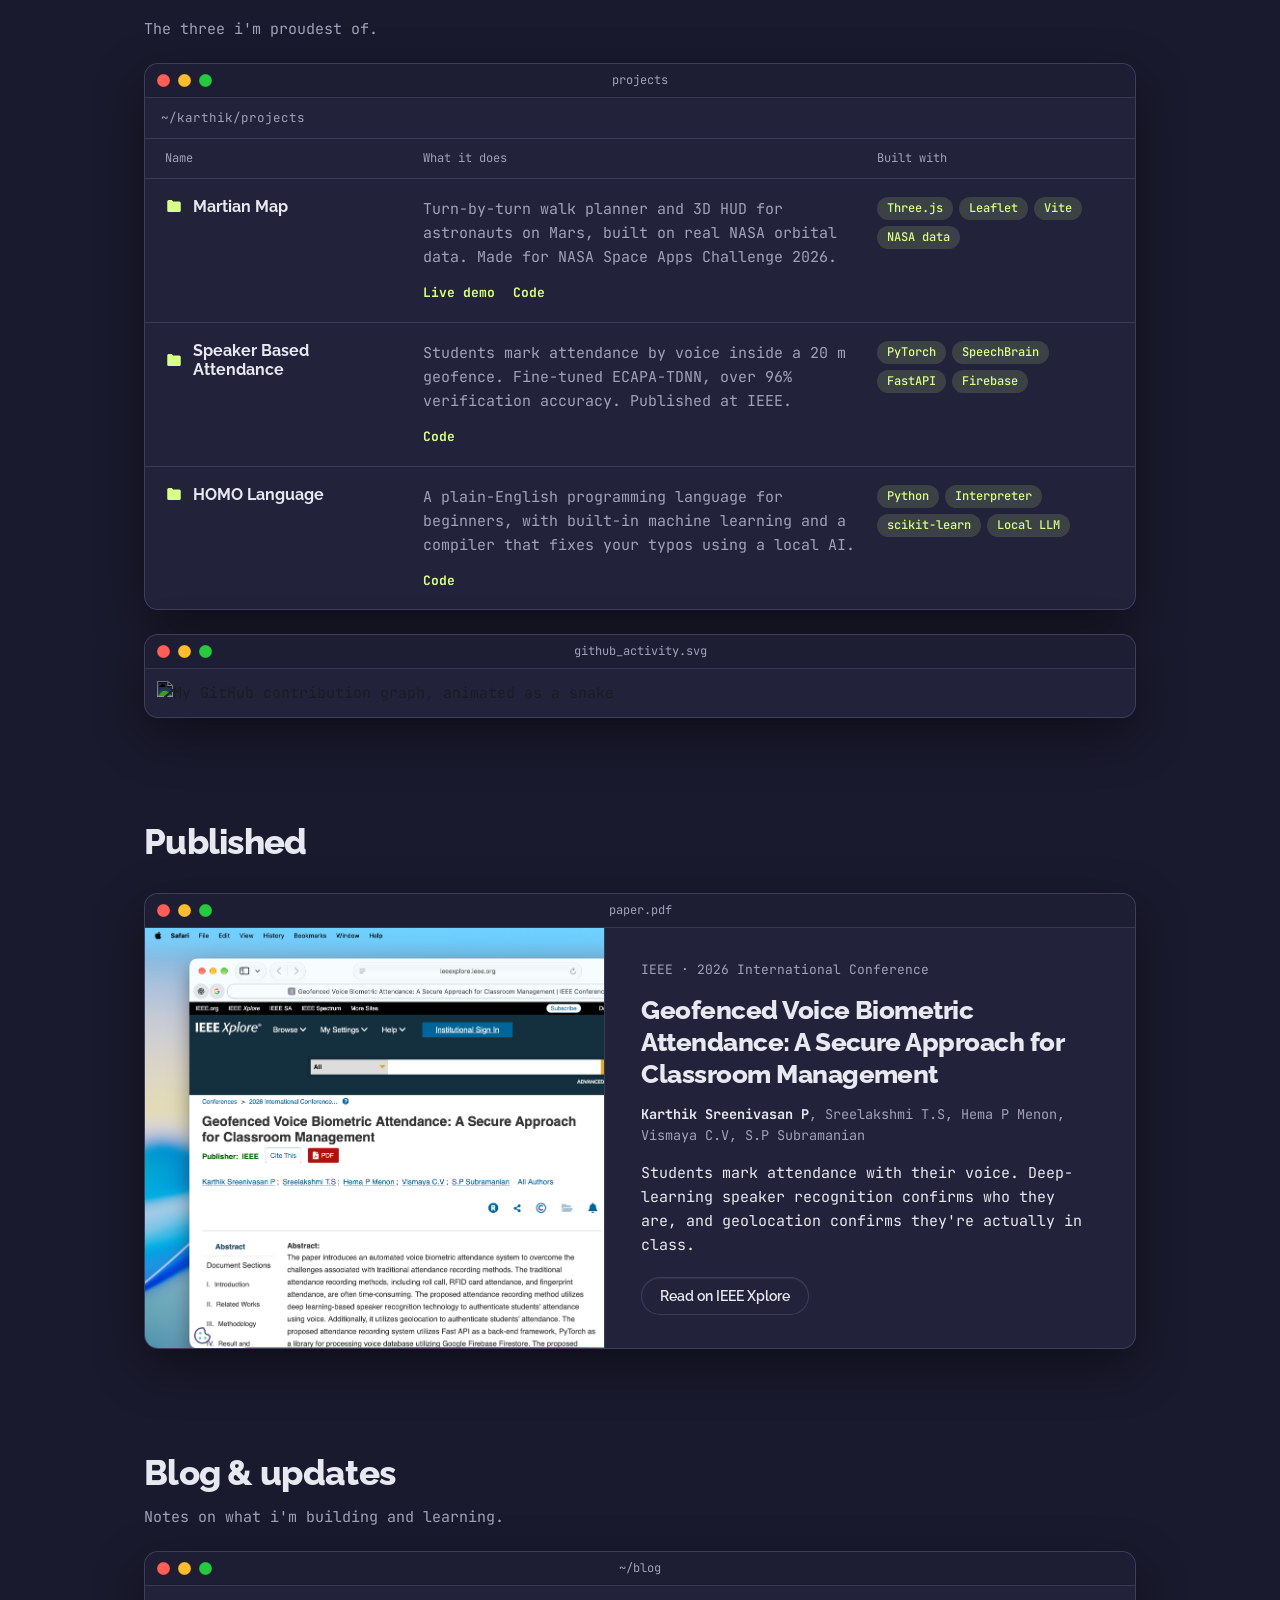
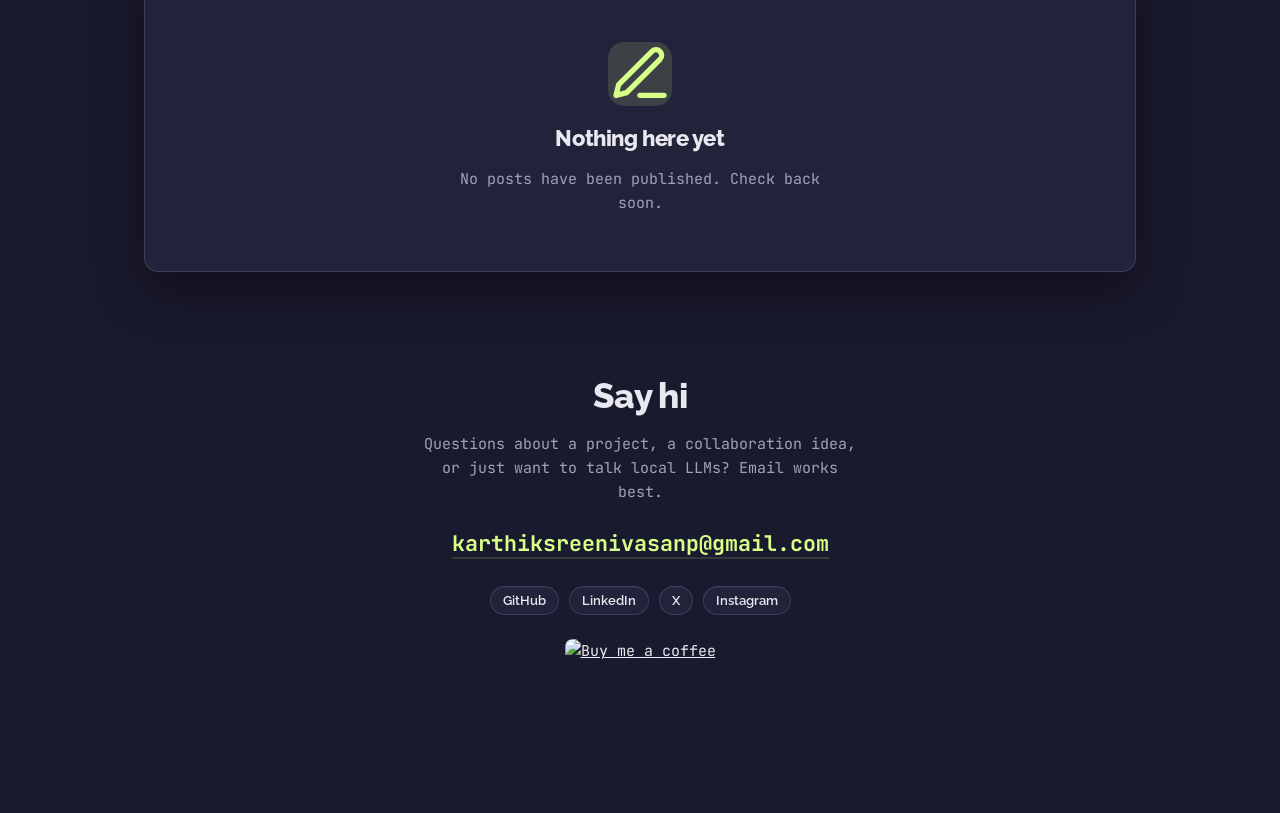
==== commit 34a728bd: "Editor: only the site owner's GitHub account can publish After the write-permission check, the edito" ====
--- a/index.html
+++ b/index.html
@@ -10,7 +10,7 @@
   <link rel="preconnect" href="https://fonts.googleapis.com">
   <link rel="preconnect" href="https://fonts.gstatic.com" crossorigin>
   <link href="https://fonts.googleapis.com/css2?family=JetBrains+Mono:wght@400;500;700&family=Raleway:wght@500;600;700;800&display=swap" rel="stylesheet">
-  <link rel="stylesheet" href="assets/css/mac.css?v=6">
+  <link rel="stylesheet" href="assets/css/mac.css?v=7">
   <style>
     main { padding-bottom: 150px; }
 
@@ -296,8 +296,8 @@
   </nav>
 
   <script src="vendor/dompurify/purify.min.js"></script>
-  <script src="assets/js/mac.js?v=6"></script>
-  <script src="assets/js/blog.js?v=6"></script>
+  <script src="assets/js/mac.js?v=7"></script>
+  <script src="assets/js/blog.js?v=7"></script>
   <script>
     // Typing tagline
     (function () {
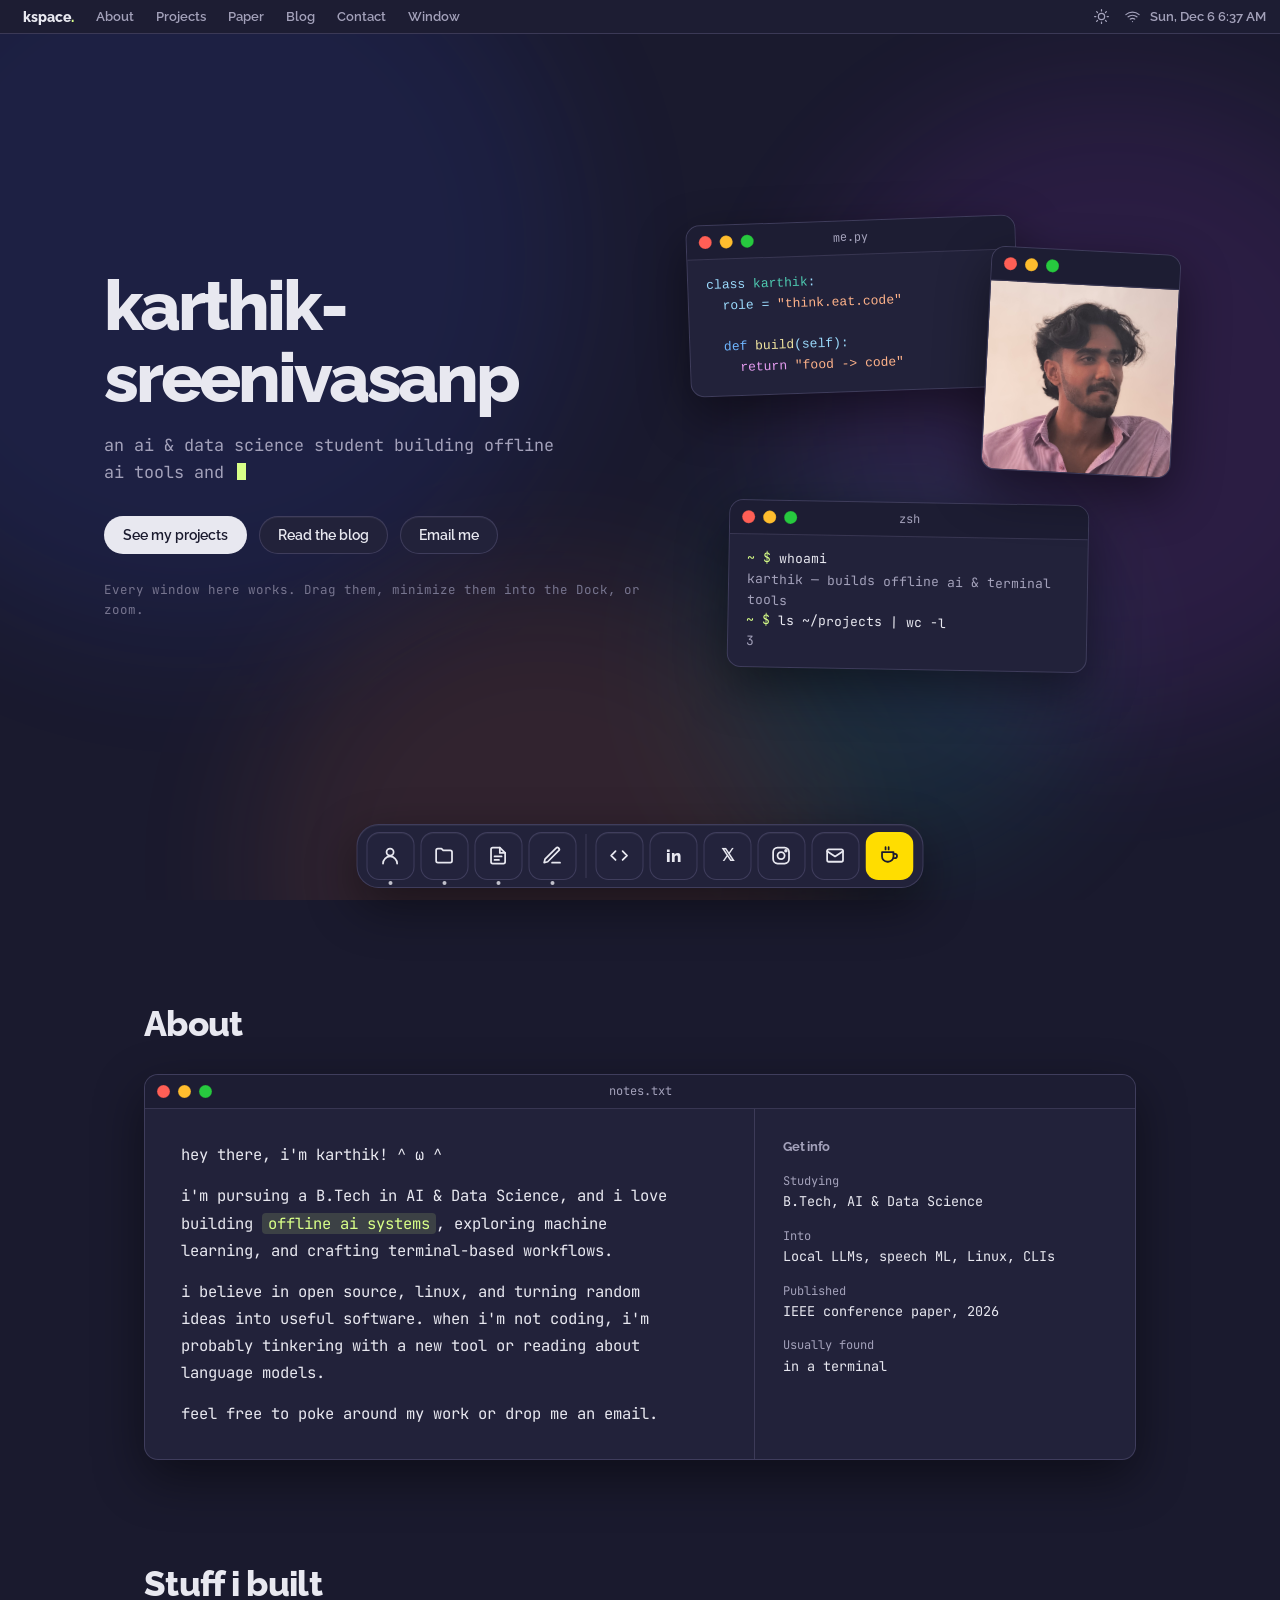
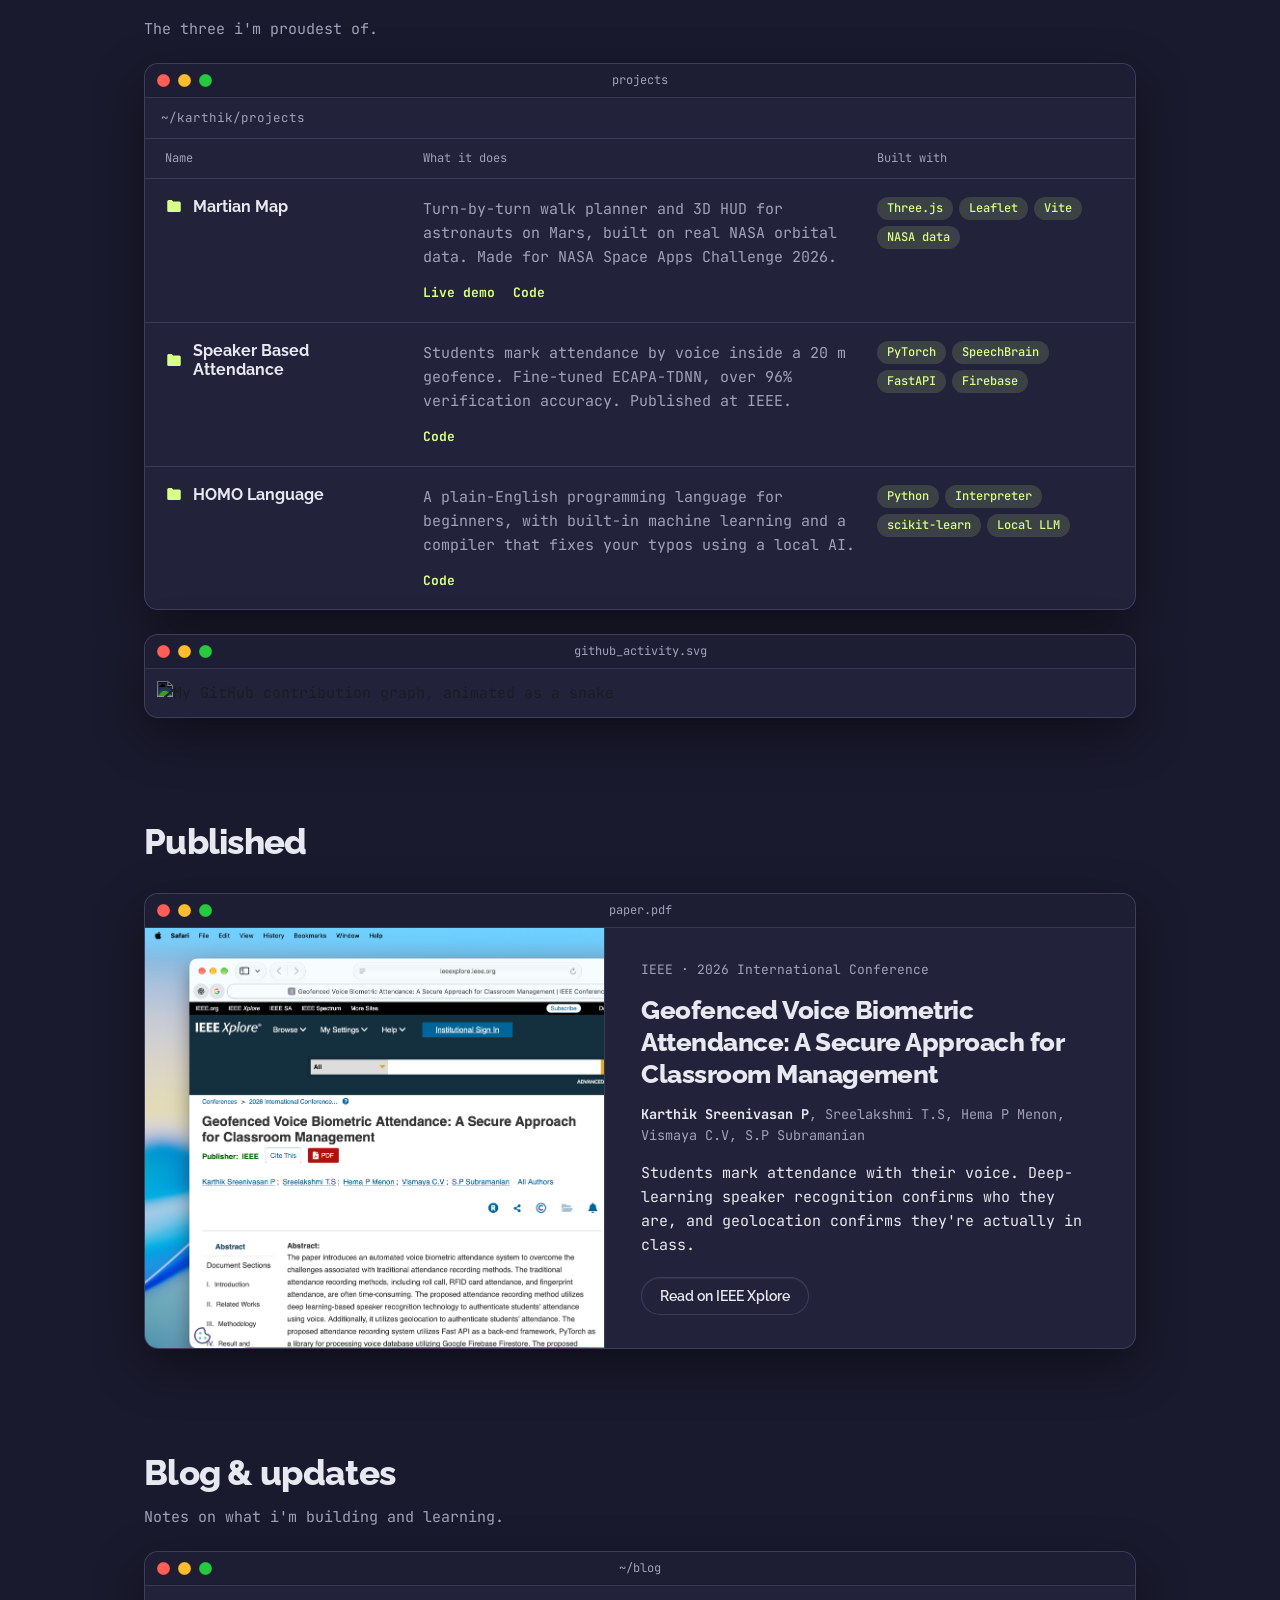
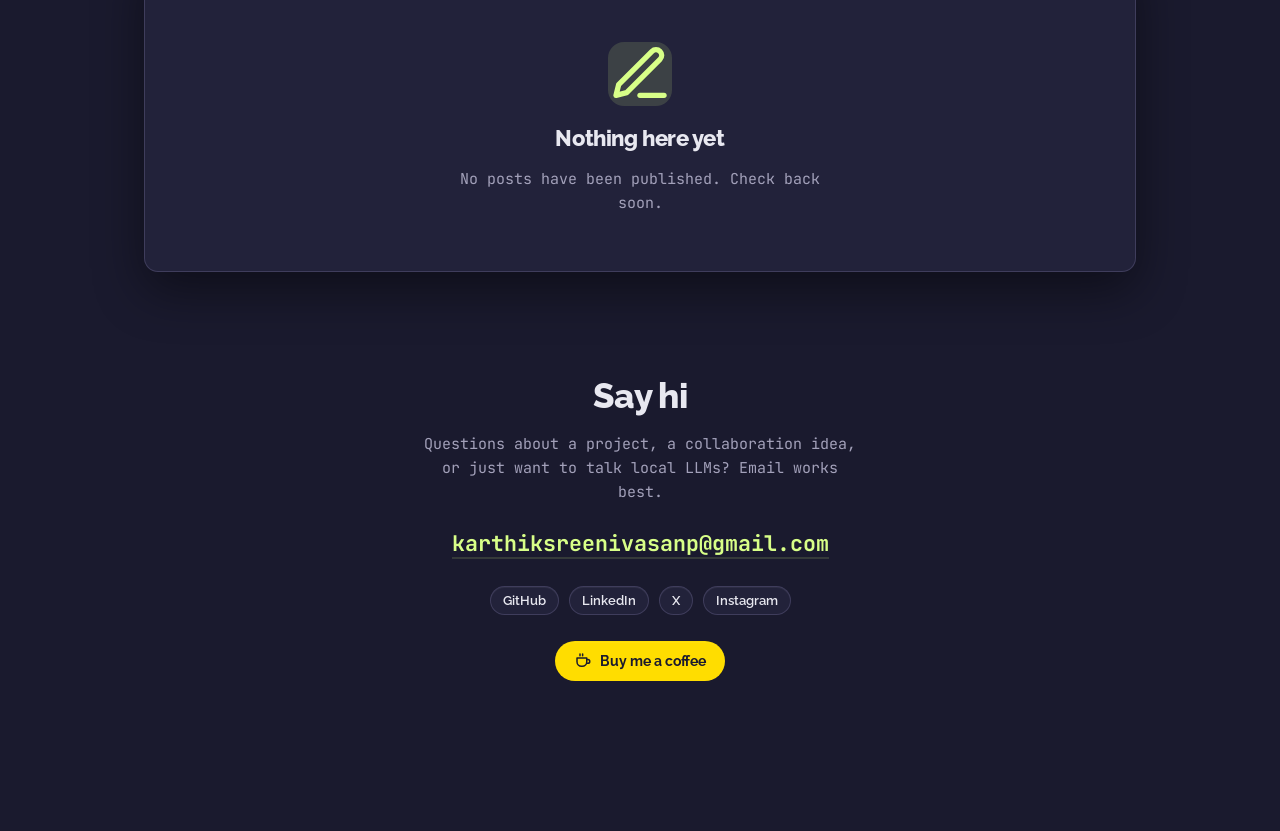
==== commit 722d563f: "Make Buy Me a Coffee easy to find Add a yellow coffee icon to the Dock on the home and blog pages an" ====
--- a/index.html
+++ b/index.html
@@ -10,7 +10,7 @@
   <link rel="preconnect" href="https://fonts.googleapis.com">
   <link rel="preconnect" href="https://fonts.gstatic.com" crossorigin>
   <link href="https://fonts.googleapis.com/css2?family=JetBrains+Mono:wght@400;500;700&family=Raleway:wght@500;600;700;800&display=swap" rel="stylesheet">
-  <link rel="stylesheet" href="assets/css/mac.css?v=7">
+  <link rel="stylesheet" href="assets/css/mac.css?v=8">
   <style>
     main { padding-bottom: 150px; }
 
@@ -100,8 +100,8 @@
     .contact p { color: var(--muted); margin: 8px auto 22px; max-width: 48ch; }
     .contact .mail { font-size: clamp(1rem, 2.6vw, 1.35rem); font-weight: 700; color: var(--accent); text-decoration: none; border-bottom: 2px solid var(--accent-soft); word-break: break-all; }
     .socials { display: flex; justify-content: center; flex-wrap: wrap; gap: 10px; margin-top: 26px; }
-    .contact .coffee { display: inline-block; margin-top: 24px; }
-    .contact .coffee img { height: 42px; border-radius: 8px; }
+    .contact .coffee-btn { margin-top: 26px; background: #ffdd00; color: #1a1a2e; border-color: transparent; font-weight: 700; }
+    .contact .coffee-btn:hover { background: #ffe94d; }
 
     @media (max-width: 860px) {
       .hero { grid-template-columns: 1fr; min-height: auto; padding-top: 100px; padding-bottom: 40px; gap: 40px; }
@@ -275,8 +275,9 @@
         <a class="btn small" href="https://www.instagram.com/karthiksreenivasanp" target="_blank" rel="noopener">Instagram</a>
       </div>
       <div>
-        <a class="coffee" href="https://buymeacoffee.com/karthiksreenivasanp" target="_blank" rel="noopener">
-          <img src="https://cdn.buymeacoffee.com/buttons/v2/default-yellow.png" alt="Buy me a coffee">
+        <a class="btn coffee-btn" href="https://buymeacoffee.com/karthiksreenivasanp" target="_blank" rel="noopener">
+          <svg width="18" height="18" viewBox="0 0 24 24" fill="none" stroke="currentColor" stroke-width="2" stroke-linecap="round" stroke-linejoin="round" aria-hidden="true"><path d="M4 8h13v5a6 6 0 0 1-6 6h-1a6 6 0 0 1-6-6z"/><path d="M17 10h1.5a2.5 2.5 0 0 1 0 5H17"/><path d="M8 2.5v2.5M11.5 2.5v2.5"/></svg>
+          Buy me a coffee
         </a>
       </div>
     </section>
@@ -293,11 +294,12 @@
     <a class="dock-item social" href="https://x.com/karthikpsreeni" target="_blank" rel="noopener" data-icon="x" aria-label="X"><span class="tip">X</span></a>
     <a class="dock-item social" href="https://www.instagram.com/karthiksreenivasanp" target="_blank" rel="noopener" data-icon="instagram" aria-label="Instagram"><span class="tip">Instagram</span></a>
     <a class="dock-item" href="mailto:karthiksreenivasanp@gmail.com" data-icon="mail" aria-label="Email"><span class="tip">Email</span></a>
+    <a class="dock-item coffee-dock" href="https://buymeacoffee.com/karthiksreenivasanp" target="_blank" rel="noopener" data-icon="coffee" aria-label="Buy me a coffee"><span class="tip">Buy me a coffee</span></a>
   </nav>
 
   <script src="vendor/dompurify/purify.min.js"></script>
-  <script src="assets/js/mac.js?v=7"></script>
-  <script src="assets/js/blog.js?v=7"></script>
+  <script src="assets/js/mac.js?v=8"></script>
+  <script src="assets/js/blog.js?v=8"></script>
   <script>
     // Typing tagline
     (function () {
--- a/assets/css/mac.css
+++ b/assets/css/mac.css
@@ -263,6 +263,7 @@
   padding: 0;
 }
 [data-theme="glass"] .dock-item { background: rgba(255,255,255,.14); }
+.dock-item.coffee-dock { background: #ffdd00; color: #1a1a2e; border-color: transparent; }
 .dock-item svg { width: 46%; height: 46%; }
 .dock-item .tip {
   position: absolute; bottom: calc(100% + 12px); left: 50%; transform: translateX(-50%);
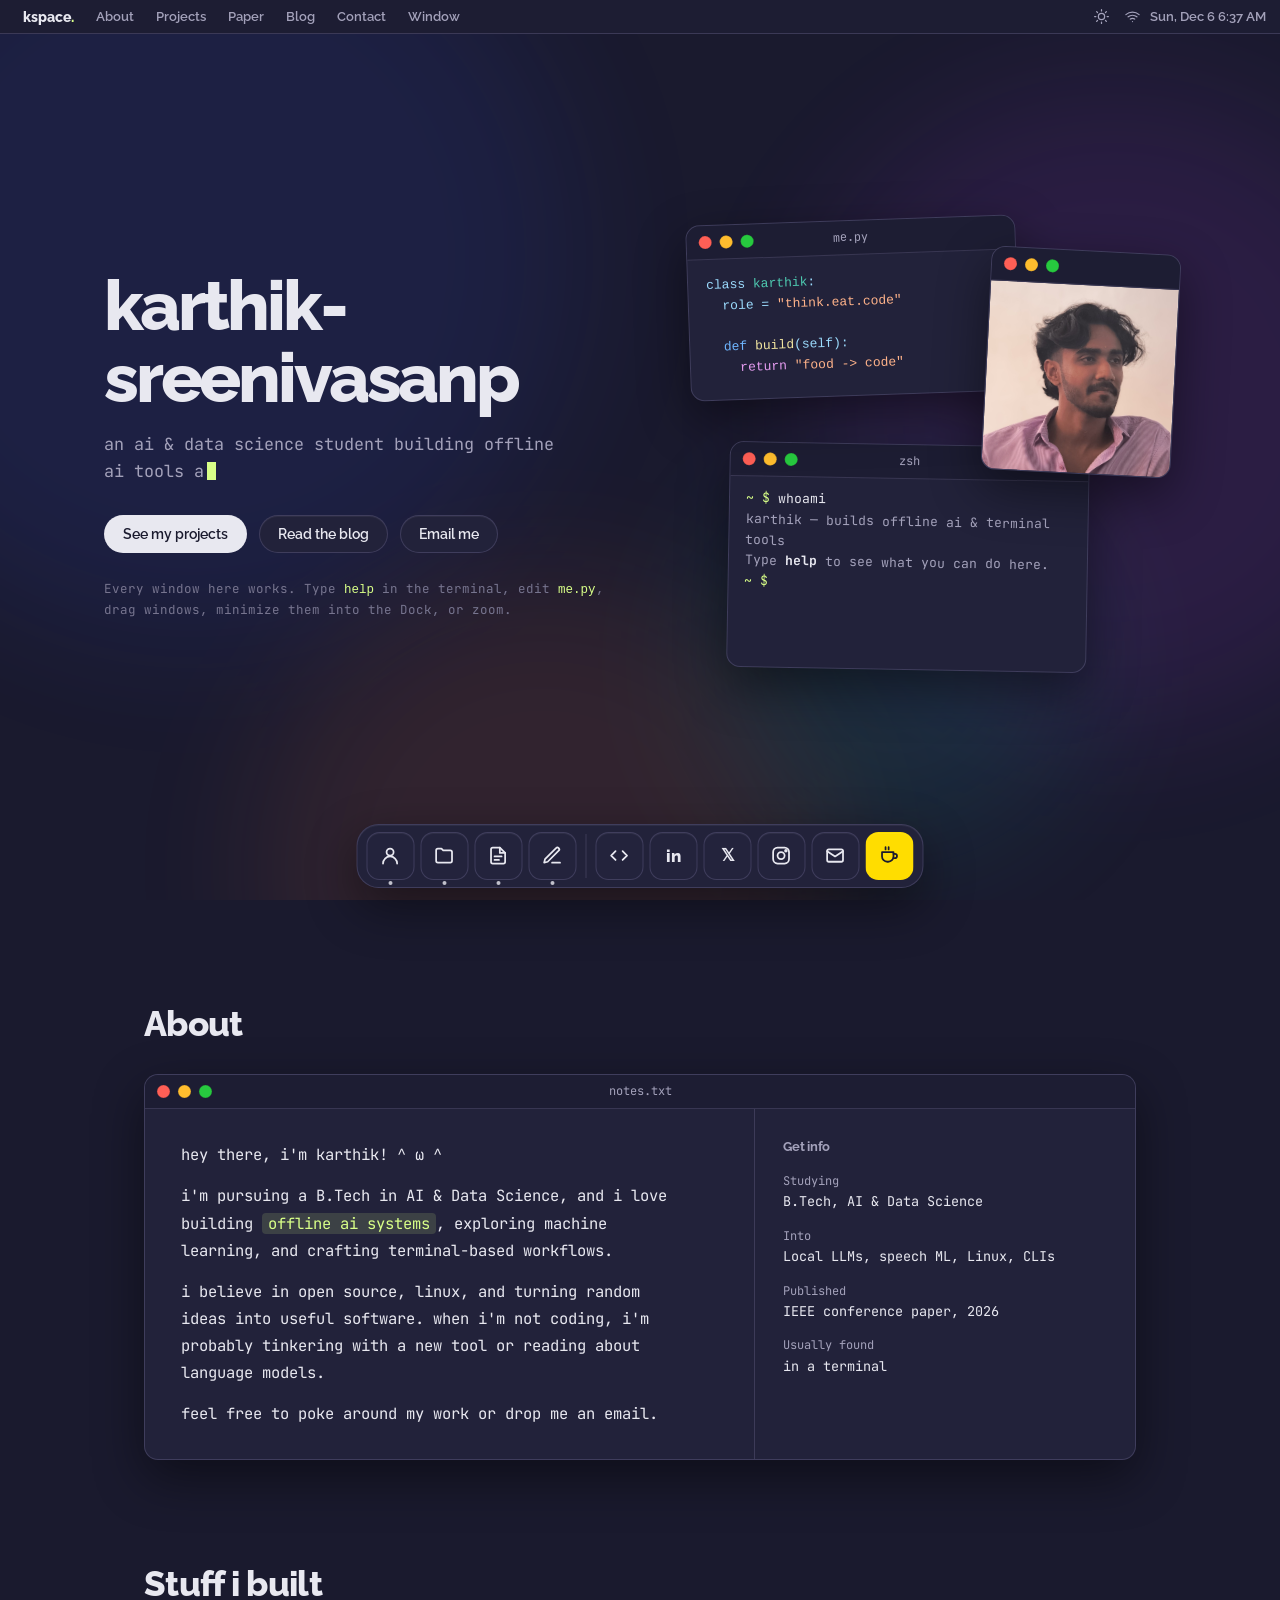
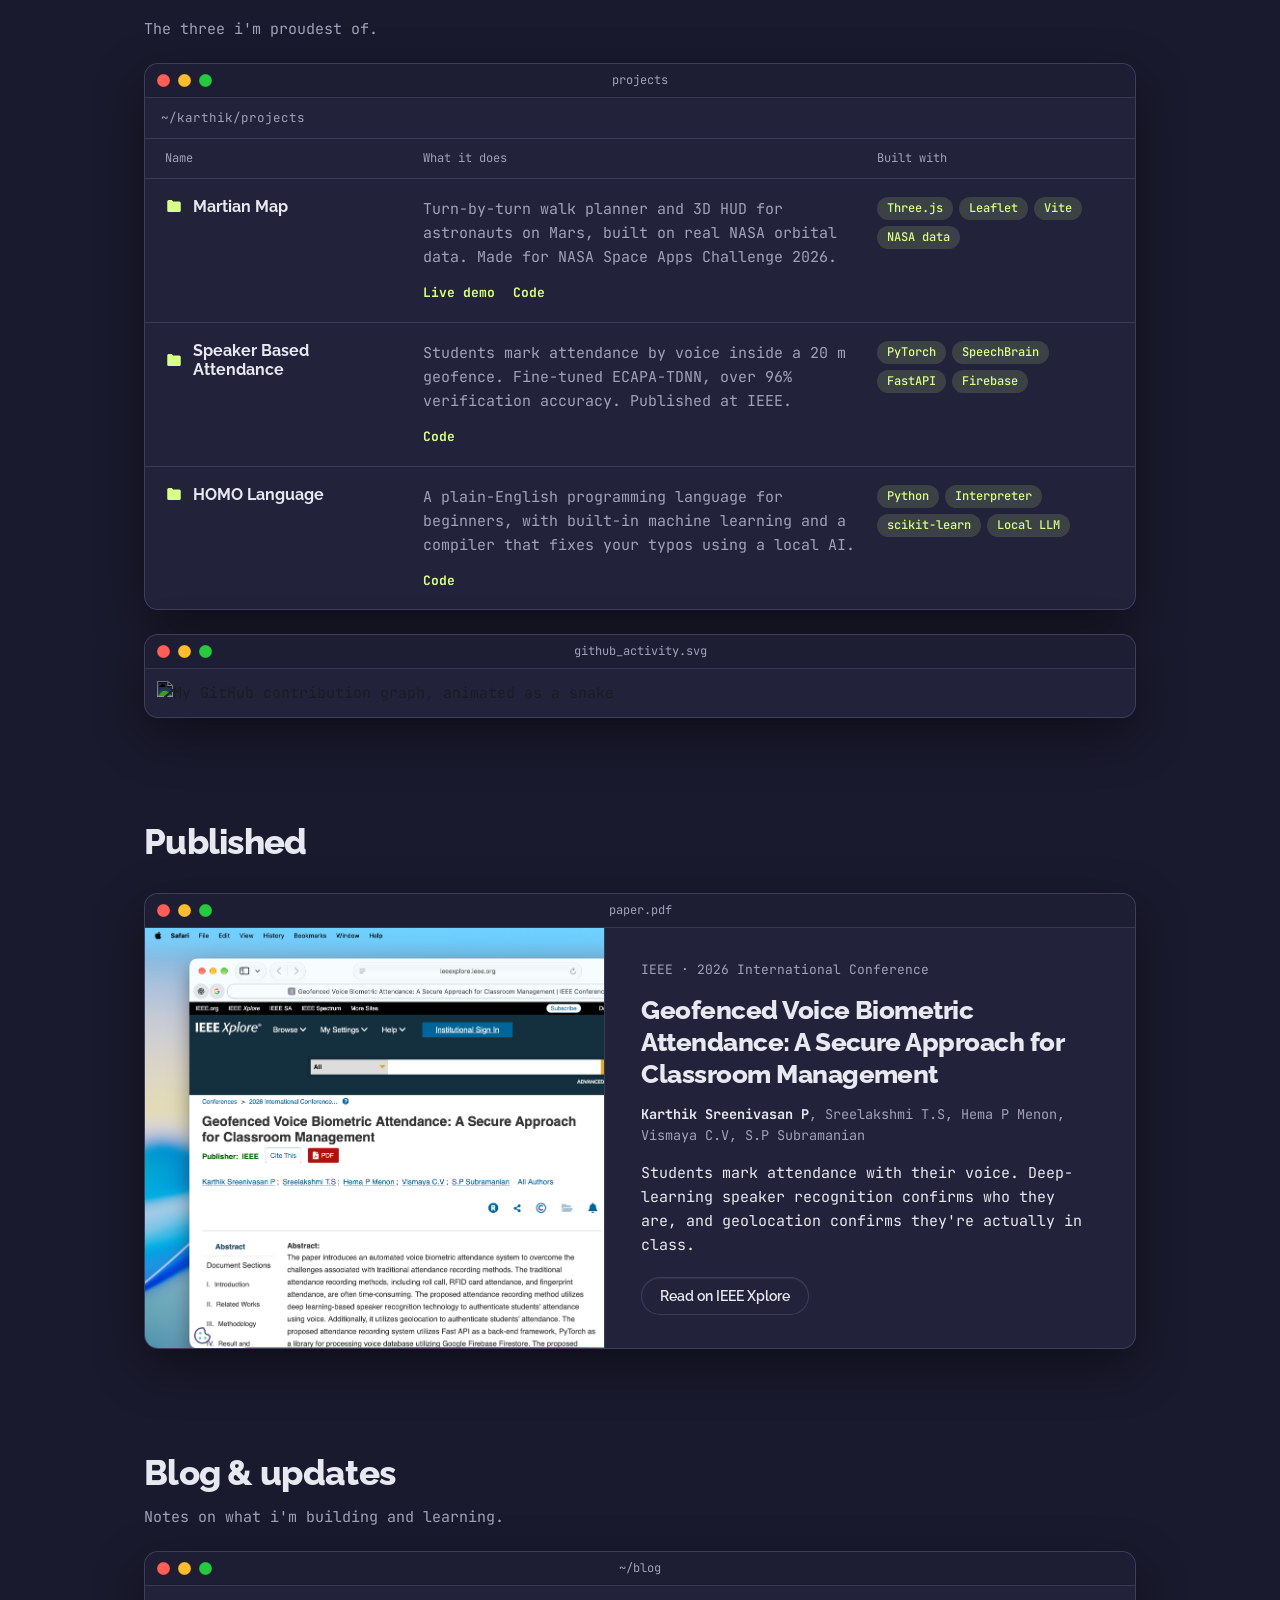
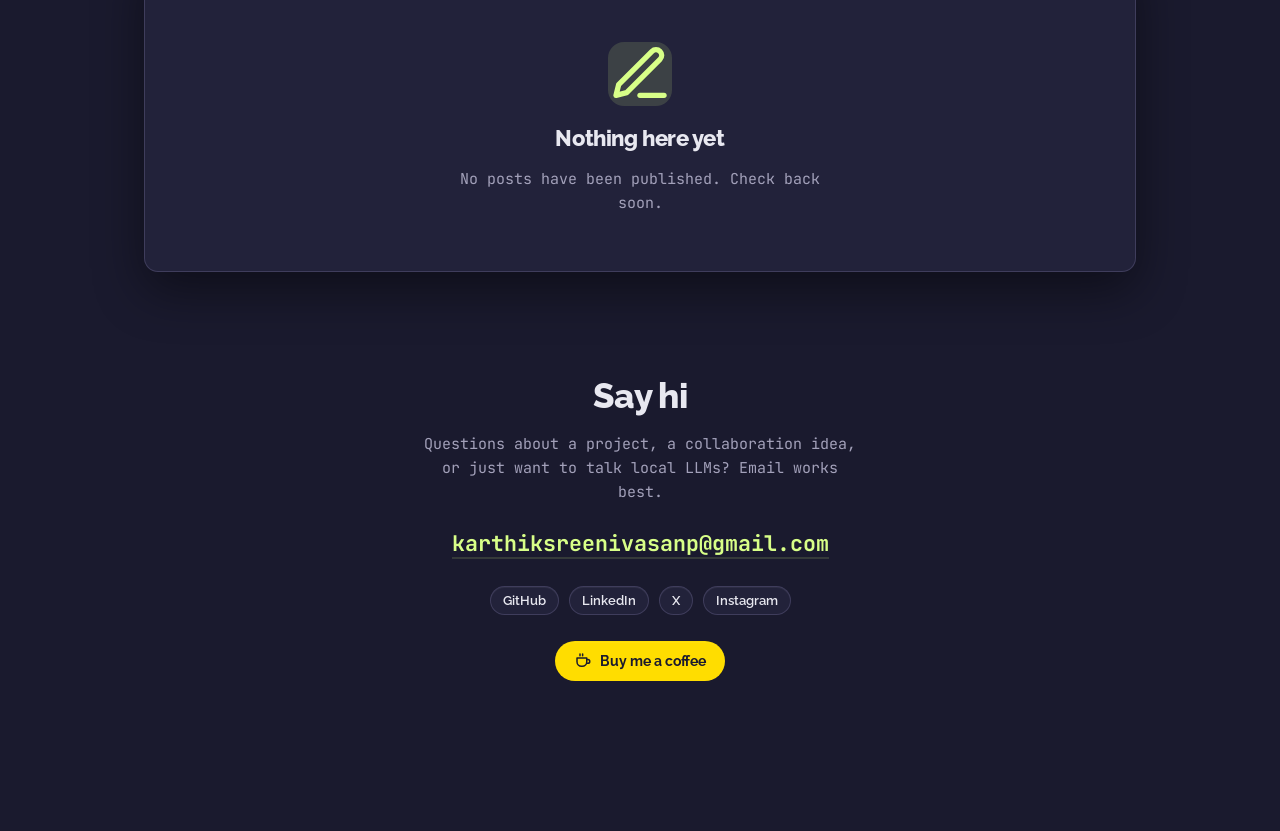
==== commit ed221f15: "Interactive terminal, editable me.py, full photo when zoomed - Terminal window is a working shell: h" ====
--- a/index.html
+++ b/index.html
@@ -10,7 +10,7 @@
   <link rel="preconnect" href="https://fonts.googleapis.com">
   <link rel="preconnect" href="https://fonts.gstatic.com" crossorigin>
   <link href="https://fonts.googleapis.com/css2?family=JetBrains+Mono:wght@400;500;700&family=Raleway:wght@500;600;700;800&display=swap" rel="stylesheet">
-  <link rel="stylesheet" href="assets/css/mac.css?v=8">
+  <link rel="stylesheet" href="assets/css/mac.css?v=9">
   <style>
     main { padding-bottom: 150px; }
 
@@ -41,8 +41,23 @@
     .c-cls { color: #4ec9b0; } .c-str { color: #ffb38a; } .c-kw { color: #6fb6ff; } .c-fn { color: #f2e6a0; } .c-ret { color: #e59cf0; }
     [data-theme="light"] .c-cls { color: #1a7f6e; } [data-theme="light"] .c-str { color: #a3411f; }
     [data-theme="light"] .c-kw { color: #2f55d4; } [data-theme="light"] .c-fn { color: #795e26; } [data-theme="light"] .c-ret { color: #9b2f9b; }
-    .term { padding: 14px 18px; font-size: 13px; }
-    .term .p { color: var(--accent); } .term .o { color: var(--muted); }
+    .term { padding: 12px 16px; font-size: 13px; height: 190px; overflow-y: auto; cursor: text; }
+    .term .p { color: var(--accent); margin-right: 8px; } .term .o { color: var(--muted); white-space: pre-wrap; word-break: break-word; }
+    .term .err { color: #ff8b8b; }
+    .term a { color: var(--accent); }
+    .term b { color: var(--text); }
+    .term-line { display: flex; align-items: baseline; }
+    .term-line input { flex: 1; min-width: 0; background: none; border: 0; outline: none; color: var(--text); font: inherit; caret-color: var(--accent); padding: 0; }
+    .term-line input:focus-visible { outline: none; }
+    .win.zoomed .term { height: auto; font-size: 15px; padding: 20px 26px; }
+    pre.code[contenteditable] { outline: none; cursor: text; min-height: 140px; }
+    pre.code[contenteditable]:focus { box-shadow: inset 0 0 0 2px var(--accent-soft); }
+    .win.zoomed pre.code { font-size: 16px; }
+    .hint code { color: var(--accent); }
+    /* Zoomed photo: show the whole picture, centred */
+    .w-avatar:not(.zoomed) .win-title { display: none; }
+    .c-com { color: #7f8aa3; font-style: italic; }
+    .w-avatar.zoomed img.win-body { flex: 1; min-height: 0; width: 100%; height: 100%; aspect-ratio: auto; object-fit: contain; background: #0d0d18; }
 
     /* About */
     .about { display: grid; grid-template-columns: 1.6fr 1fr; }
@@ -137,13 +152,13 @@
           <a class="btn" href="blog.html">Read the blog</a>
           <a class="btn" href="mailto:karthiksreenivasanp@gmail.com">Email me</a>
         </div>
-        <p class="hint">Every window here works. Drag them, minimize them into the Dock, or zoom.</p>
+        <p class="hint">Every window here works. Type <code>help</code> in the terminal, edit <code>me.py</code>, drag windows, minimize them into the Dock, or zoom.</p>
       </div>
 
       <div class="stack">
         <div class="win glass draggable w-code" data-win="me" data-title="me.py" data-icon="code">
           <div class="win-bar"><span class="win-title">me.py</span></div>
-<pre class="code win-body">class <span class="c-cls">karthik</span>:
+<pre class="code win-body" id="code-pad" contenteditable="plaintext-only" spellcheck="false" aria-label="me.py, editable code">class <span class="c-cls">karthik</span>:
   role = <span class="c-str">"think.eat.code"</span>
 
   <span class="c-kw">def</span> <span class="c-fn">build</span>(self):
@@ -151,17 +166,19 @@
         </div>
 
         <div class="win glass draggable w-avatar" data-win="avatar" data-title="avatar.jpeg" data-icon="image">
-          <div class="win-bar"></div>
+          <div class="win-bar"><span class="win-title">avatar.jpeg</span></div>
           <img class="win-body" src="other_image.jpeg" alt="Karthik">
         </div>
 
         <div class="win glass draggable w-term" data-win="zsh" data-title="Terminal" data-icon="terminal">
           <div class="win-bar"><span class="win-title">zsh</span></div>
-          <div class="term win-body">
-            <div><span class="p">~ $</span> whoami</div>
-            <div class="o">karthik — builds offline ai &amp; terminal tools</div>
-            <div><span class="p">~ $</span> ls ~/projects | wc -l</div>
-            <div class="o">3</div>
+          <div class="term win-body" id="term">
+            <div class="term-out" id="term-out" role="log" aria-live="polite">
+              <div><span class="p">~ $</span>whoami</div>
+              <div class="o">karthik — builds offline ai &amp; terminal tools</div>
+              <div class="o">Type <b>help</b> to see what you can do here.</div>
+            </div>
+            <label class="term-line"><span class="p">~ $</span><input id="term-in" type="text" autocomplete="off" autocapitalize="off" spellcheck="false" aria-label="Terminal command" enterkeyhint="send"></label>
           </div>
         </div>
       </div>
@@ -298,8 +315,9 @@
   </nav>
 
   <script src="vendor/dompurify/purify.min.js"></script>
-  <script src="assets/js/mac.js?v=8"></script>
-  <script src="assets/js/blog.js?v=8"></script>
+  <script src="assets/js/mac.js?v=9"></script>
+  <script src="assets/js/blog.js?v=9"></script>
+  <script src="assets/js/terminal.js?v=9"></script>
   <script>
     // Typing tagline
     (function () {
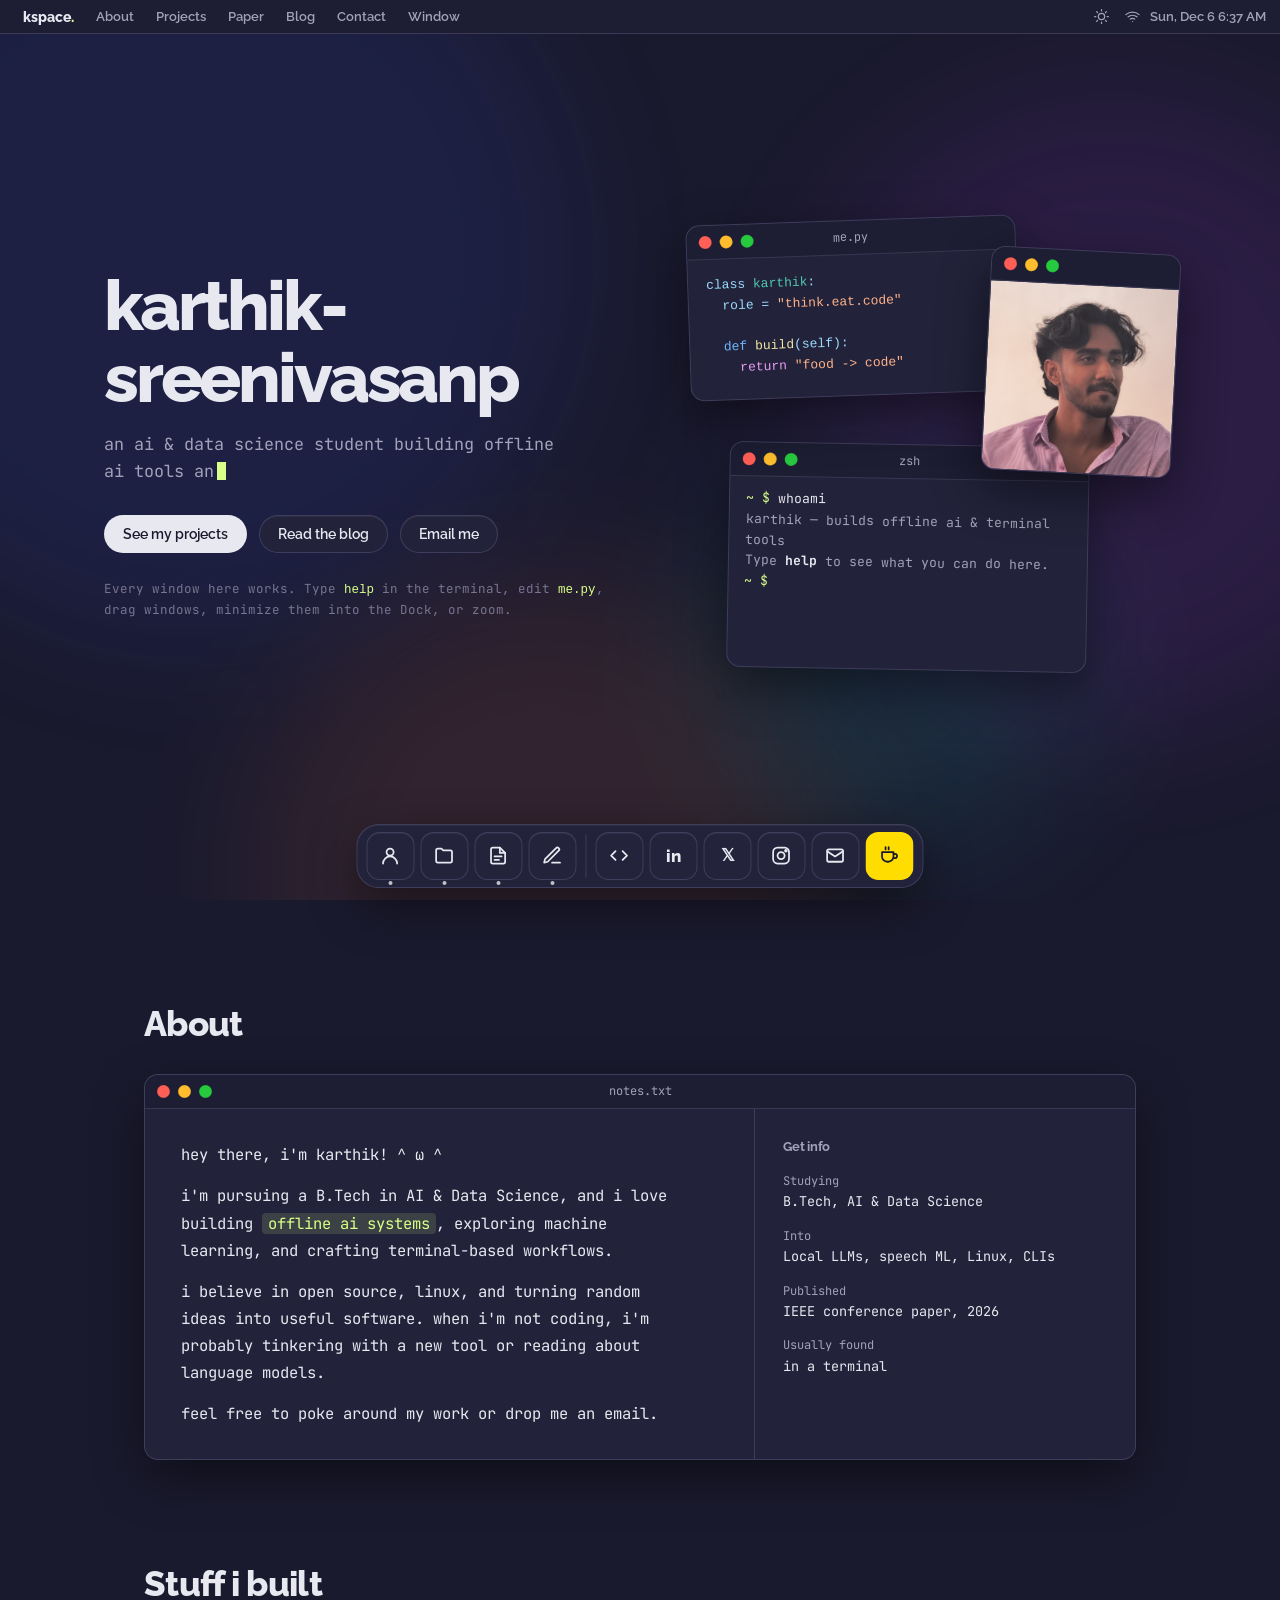
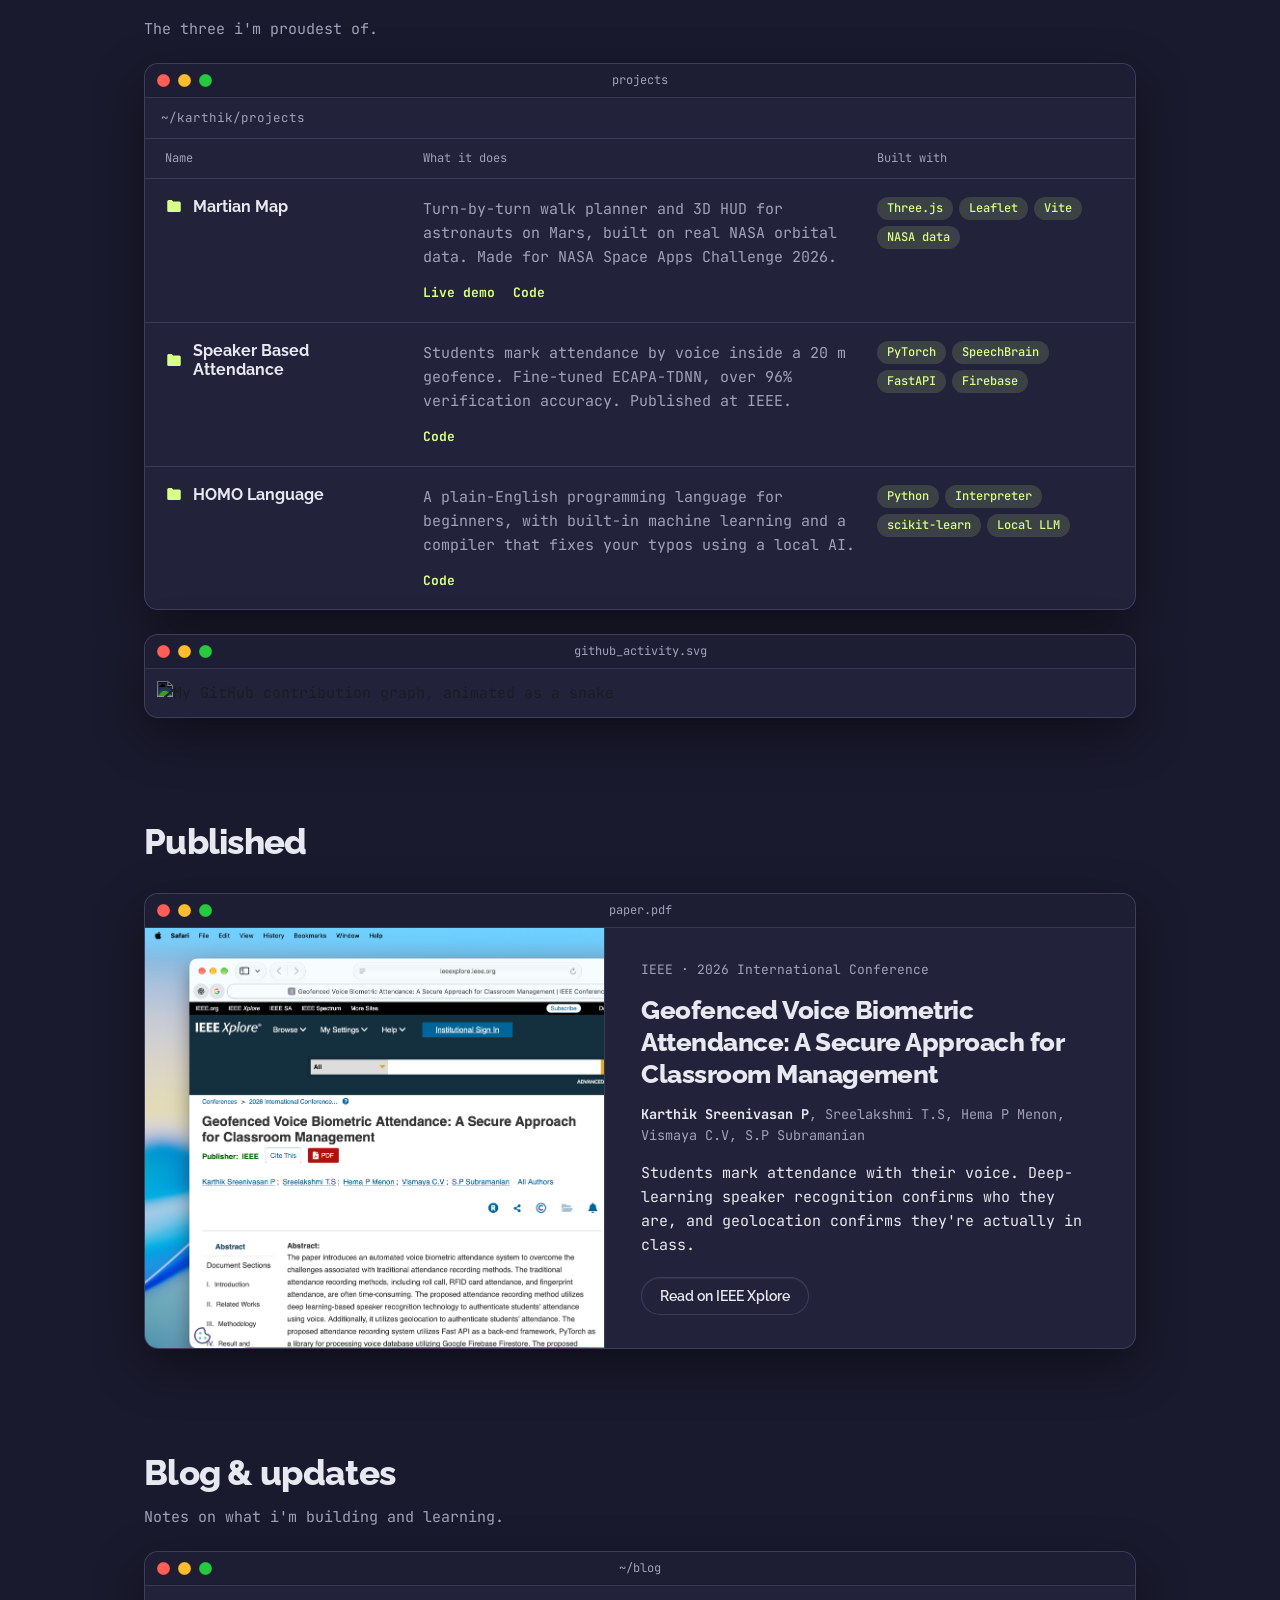
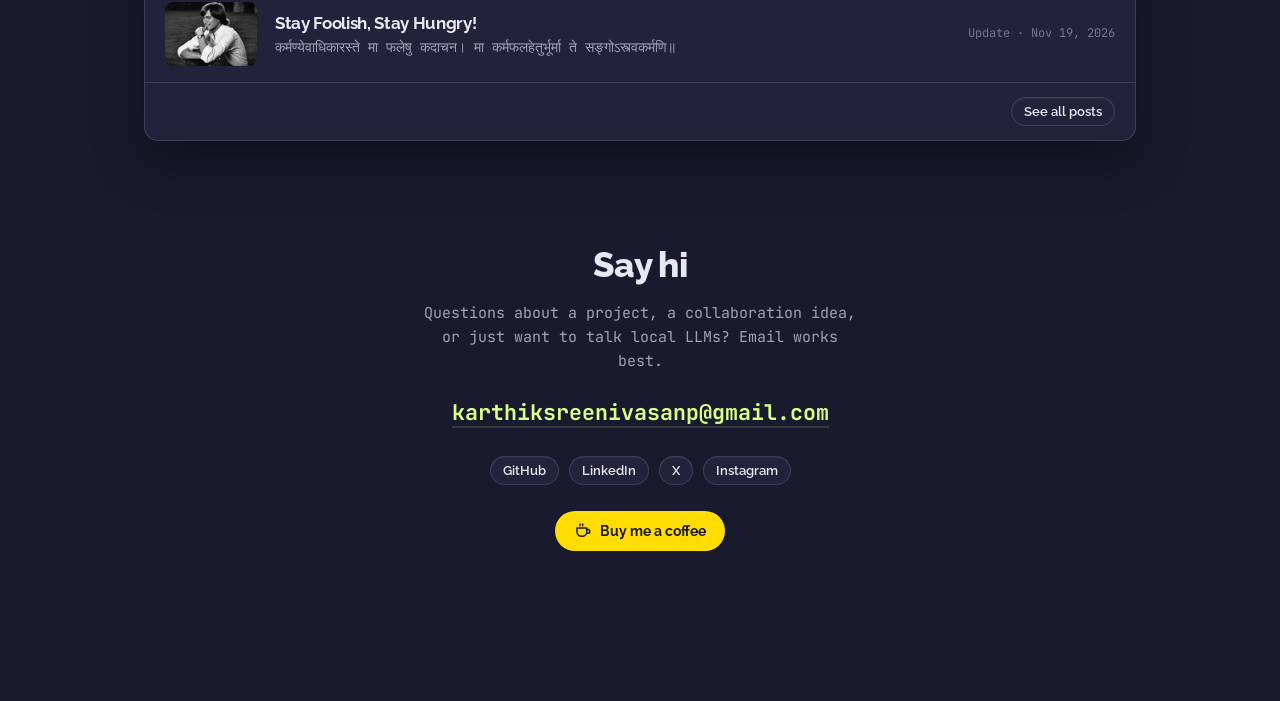
==== commit 374b70c2: "Never leave visitors on an empty screen - Blog and editor: closing or minimizing the main window sho" ====
--- a/index.html
+++ b/index.html
@@ -10,7 +10,7 @@
   <link rel="preconnect" href="https://fonts.googleapis.com">
   <link rel="preconnect" href="https://fonts.gstatic.com" crossorigin>
   <link href="https://fonts.googleapis.com/css2?family=JetBrains+Mono:wght@400;500;700&family=Raleway:wght@500;600;700;800&display=swap" rel="stylesheet">
-  <link rel="stylesheet" href="assets/css/mac.css?v=9">
+  <link rel="stylesheet" href="assets/css/mac.css?v=10">
   <style>
     main { padding-bottom: 150px; }
 
@@ -315,9 +315,9 @@
   </nav>
 
   <script src="vendor/dompurify/purify.min.js"></script>
-  <script src="assets/js/mac.js?v=9"></script>
-  <script src="assets/js/blog.js?v=9"></script>
-  <script src="assets/js/terminal.js?v=9"></script>
+  <script src="assets/js/mac.js?v=10"></script>
+  <script src="assets/js/blog.js?v=10"></script>
+  <script src="assets/js/terminal.js?v=10"></script>
   <script>
     // Typing tagline
     (function () {
--- a/assets/css/mac.css
+++ b/assets/css/mac.css
@@ -328,3 +328,16 @@
   *, *::before, *::after { animation: none !important; transition: none !important; }
   html { scroll-behavior: auto; }
 }
+
+/* ---------- Toast action + empty desktop panel ---------- */
+.toast-action { margin-left: 10px; padding: 3px 10px; border-radius: 999px; border: 1px solid var(--win-border); background: var(--accent); color: var(--accent-ink); font: 700 12.5px 'Raleway', sans-serif; cursor: pointer; }
+.desktop-empty {
+  position: fixed; left: 50%; top: 45%; transform: translate(-50%, -50%); z-index: 50;
+  width: min(420px, calc(100vw - 32px)); padding: 32px 28px; border-radius: 18px;
+  text-align: center; display: grid; justify-items: center; gap: 10px;
+}
+.desktop-empty .icon { width: 64px; height: 64px; border-radius: 16px; display: grid; place-items: center; background: var(--accent-soft); color: var(--accent); }
+.desktop-empty .icon svg { width: 30px; height: 30px; }
+.desktop-empty h2 { font-size: 1.35rem; font-weight: 800; }
+.desktop-empty p { color: var(--muted); font-size: 14px; max-width: 34ch; }
+.desktop-empty .actions { display: flex; gap: 10px; flex-wrap: wrap; justify-content: center; margin-top: 8px; }
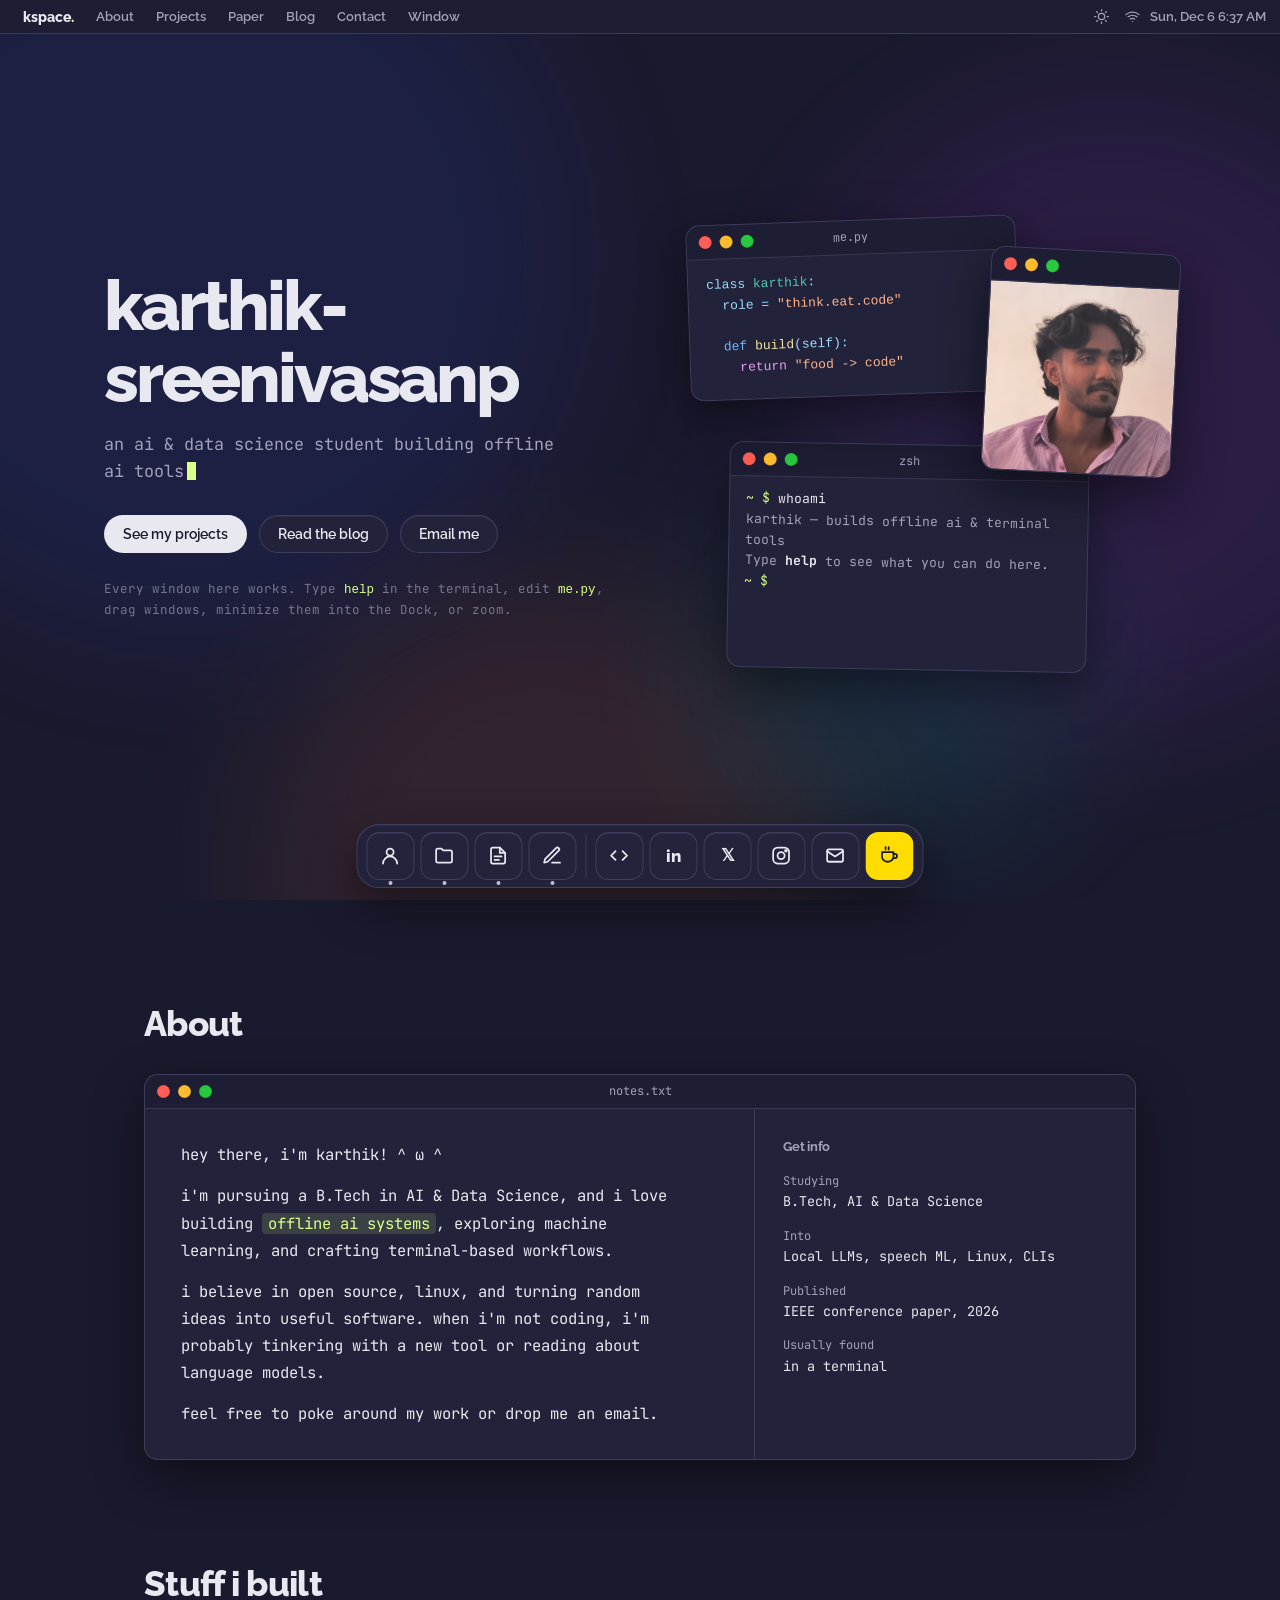
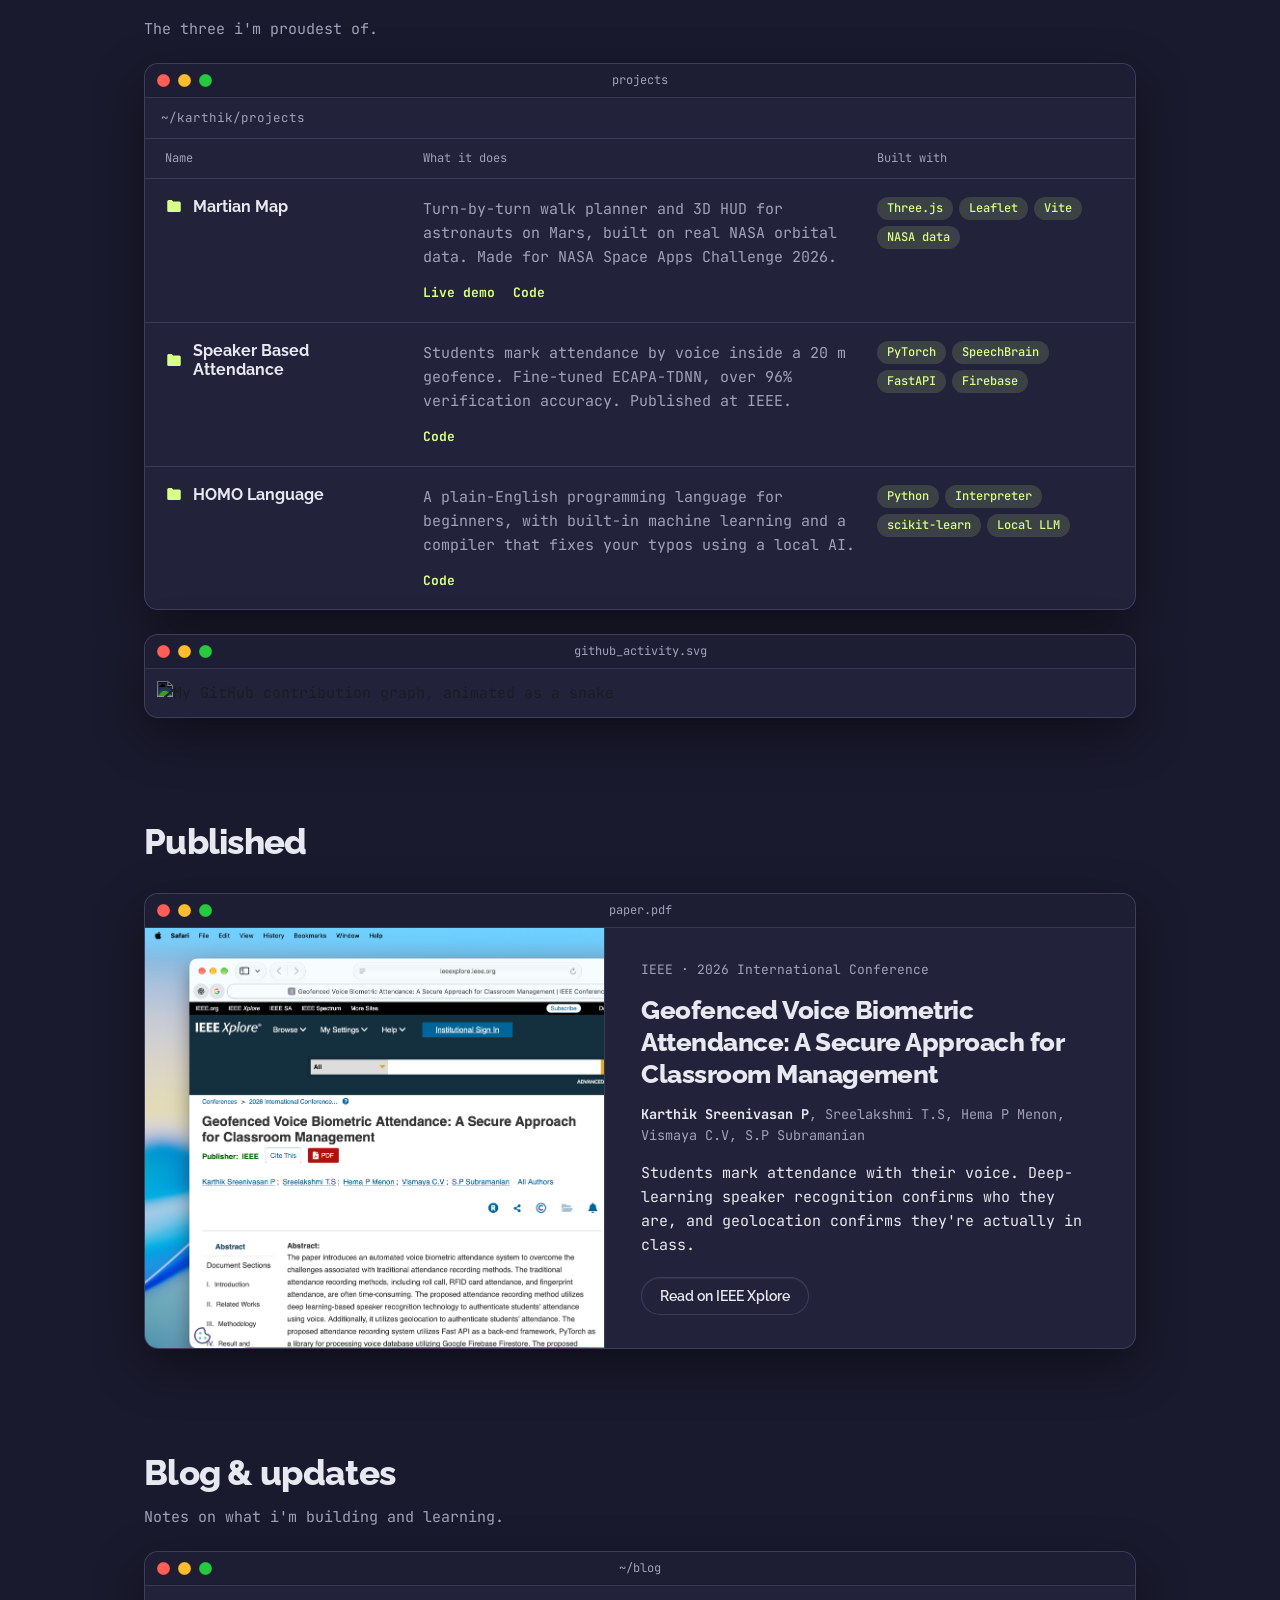
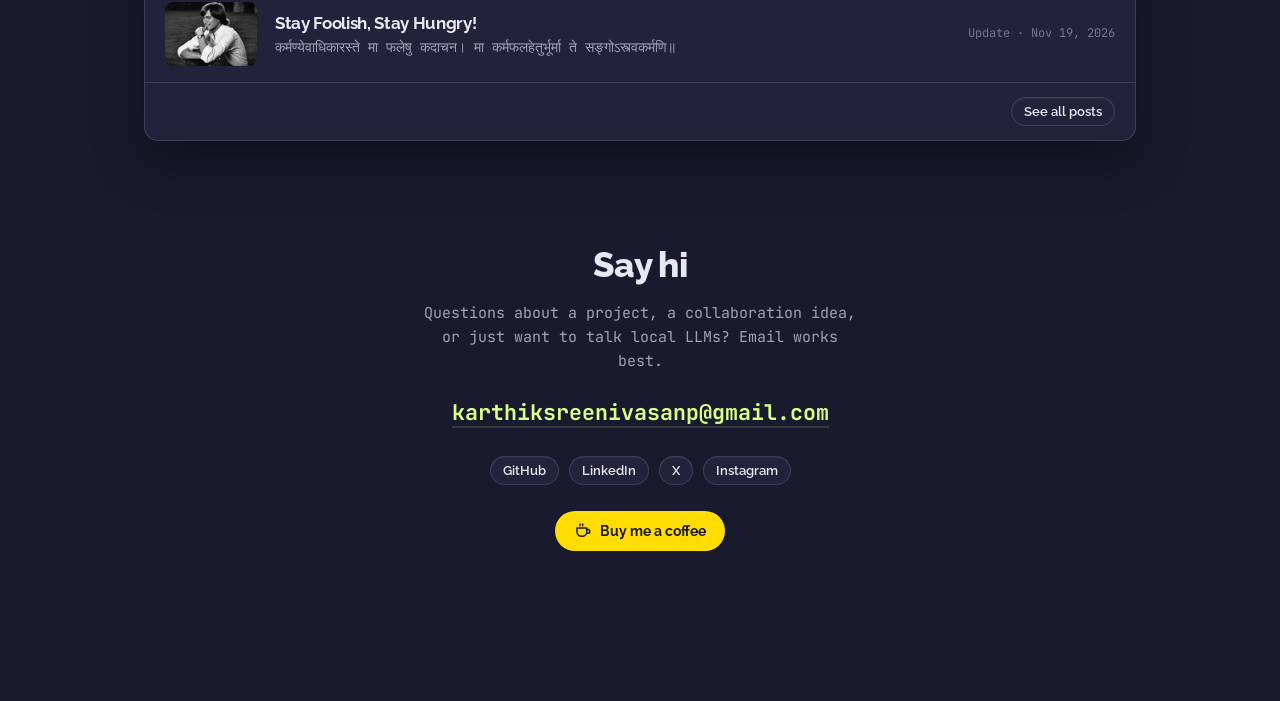
==== commit 95cf6bc6: "Make the site fit every screen size - Phones: larger text (16px base), full-width blog and editor wi" ====
--- a/index.html
+++ b/index.html
@@ -2,7 +2,7 @@
 <html lang="en">
 <head>
   <meta charset="UTF-8">
-  <meta name="viewport" content="width=device-width, initial-scale=1.0">
+  <meta name="viewport" content="width=device-width, initial-scale=1.0, viewport-fit=cover">
   <title>karthiksreenivasanp</title>
   <meta name="description" content="Karthik Sreenivasan P — AI & Data Science student building offline AI tools and creative software.">
   <link rel="icon" type="image/png" href="favicon.png">
@@ -10,13 +10,13 @@
   <link rel="preconnect" href="https://fonts.googleapis.com">
   <link rel="preconnect" href="https://fonts.gstatic.com" crossorigin>
   <link href="https://fonts.googleapis.com/css2?family=JetBrains+Mono:wght@400;500;700&family=Raleway:wght@500;600;700;800&display=swap" rel="stylesheet">
-  <link rel="stylesheet" href="assets/css/mac.css?v=10">
+  <link rel="stylesheet" href="assets/css/mac.css?v=11">
   <style>
     main { padding-bottom: 150px; }
 
     /* Hero */
     .hero {
-      max-width: 1120px; margin: 0 auto; min-height: 100vh;
+      max-width: 1120px; margin: 0 auto; min-height: 100vh; min-height: 100svh;
       padding: 110px 24px 120px;
       display: grid; grid-template-columns: 1.1fr 1fr; align-items: center; gap: 48px;
     }
@@ -135,6 +135,32 @@
       .post-row .meta { grid-column: 2; text-align: left; order: -1; }
       .hint { display: none; }
     }
+    @media (max-width: 700px) {
+      .hero { padding: 84px 16px 32px; gap: 32px; }
+      .hero h1 { font-size: clamp(2.1rem, 10.5vw, 3rem); }
+      .tagline { font-size: 1.05rem; }
+      .hero-actions .btn { flex: 1 1 auto; justify-content: center; }
+      pre.code { font-size: 14px; }
+      .term { font-size: 14px; height: 210px; }
+      .about .doc { font-size: 16px; padding: 20px 18px; }
+      .info { font-size: 15px; padding: 20px 18px; }
+      .info dt { font-size: 13px; }
+      .finder-path { font-size: 13.5px; }
+      .finder-row { padding: 16px 16px; }
+      .finder-row .name { font-size: 17.5px; }
+      .finder-row .desc { font-size: 15px; }
+      .finder-row .links { font-size: 15px; gap: 22px; }
+      .paper .body { padding: 20px 18px; }
+      .paper .venue, .paper .authors { font-size: 14px; }
+      .post-row { padding: 14px 16px; gap: 14px; }
+      .post-row h3 { font-size: 1.1rem; }
+      .post-row p { font-size: 14.5px; }
+      .post-row .meta { font-size: 13px; }
+      .contact p { font-size: 15.5px; }
+    }
+    @media (max-height: 500px) and (orientation: landscape) {
+      .hero { min-height: auto; padding-top: 70px; }
+    }
   </style>
 </head>
 <body>
@@ -315,9 +341,9 @@
   </nav>
 
   <script src="vendor/dompurify/purify.min.js"></script>
-  <script src="assets/js/mac.js?v=10"></script>
-  <script src="assets/js/blog.js?v=10"></script>
-  <script src="assets/js/terminal.js?v=10"></script>
+  <script src="assets/js/mac.js?v=11"></script>
+  <script src="assets/js/blog.js?v=11"></script>
+  <script src="assets/js/terminal.js?v=11"></script>
   <script>
     // Typing tagline
     (function () {
--- a/assets/css/mac.css
+++ b/assets/css/mac.css
@@ -141,7 +141,7 @@
 .menubar {
   position: fixed; top: 0; left: 0; right: 0; z-index: 200;
   display: flex; justify-content: space-between; align-items: center;
-  height: 34px; padding: 0 14px;
+  height: 34px; padding: 0 max(14px, env(safe-area-inset-right, 0px)) 0 max(14px, env(safe-area-inset-left, 0px));
   background: var(--bar-bg);
   border-bottom: 1px solid var(--win-border);
   font-family: 'Raleway', sans-serif; font-size: 13px; font-weight: 600;
@@ -200,6 +200,7 @@
 .lights:hover .light, .light:focus-visible { color: rgba(60, 0, 0, .7); }
 .lights:hover .min { color: rgba(90, 50, 0, .75); }
 .lights:hover .zoom { color: rgba(0, 60, 0, .7); }
+.light { position: relative; }
 .light::after { content: attr(data-glyph); }
 .light.dot-only { cursor: default; }
 .win-title {
@@ -243,7 +244,7 @@
 
 /* ---------- Dock ---------- */
 .dock {
-  position: fixed; left: 50%; bottom: 12px; transform: translateX(-50%); z-index: 190;
+  position: fixed; left: 50%; bottom: calc(12px + env(safe-area-inset-bottom, 0px)); transform: translateX(-50%); z-index: 190;
   display: flex; align-items: flex-end; gap: 6px;
   padding: 7px 9px; height: 64px;
   border-radius: 22px;
@@ -341,3 +342,49 @@
 .desktop-empty h2 { font-size: 1.35rem; font-weight: 800; }
 .desktop-empty p { color: var(--muted); font-size: 14px; max-width: 34ch; }
 .desktop-empty .actions { display: flex; gap: 10px; flex-wrap: wrap; justify-content: center; margin-top: 8px; }
+
+/* =========================================================
+   Every screen size
+   ========================================================= */
+
+/* Phones */
+@media (max-width: 700px) {
+  body { font-size: 16px; }
+  .section { padding-top: 64px; padding-left: 16px; padding-right: 16px; }
+  .section-head h2 { font-size: 1.75rem; }
+  .section-head p { font-size: 15px; }
+  .dock { bottom: calc(8px + env(safe-area-inset-bottom, 0px)); }
+  .toast { bottom: calc(80px + env(safe-area-inset-bottom, 0px)); font-size: 14.5px; }
+  .chip { font-size: 13px; }
+}
+@media (max-width: 360px) {
+  .menubar { padding-left: 10px; padding-right: 10px; }
+  .menubar .left > a, .menubar .menu-btn { padding-left: 6px; padding-right: 6px; }
+  .dock { gap: 4px; padding: 5px 6px; }
+  .dock-item { --size: 38px; }
+}
+
+/* Phones turned sideways and other short screens */
+@media (max-height: 500px) and (orientation: landscape) {
+  .dock { height: 50px; padding: 4px 7px; bottom: calc(6px + env(safe-area-inset-bottom, 0px)); }
+  .dock-item { --size: 38px; border-radius: 10px; }
+  .dock .sep { height: 34px; }
+  .win.zoomed { top: 40px !important; bottom: 62px !important; }
+}
+
+/* Touch screens: bigger tap targets, no zoom-on-focus */
+@media (pointer: coarse) {
+  .lights { gap: 11px; }
+  .light { width: 16px; height: 16px; }
+  .light::before { content: ""; position: absolute; inset: -10px -6px; }
+  .win-bar { height: 42px; }
+  .menubar { height: 40px; }
+  .menubar .left > a, .menubar .menu-btn { padding-top: 10px; padding-bottom: 10px; }
+  .menubar .right .menu-btn { padding: 10px 9px; }
+  .menu { min-width: 240px; }
+  .menu button, .menu a { padding: 11px 12px; font-size: 15px; }
+  .btn { min-height: 44px; }
+  .btn.small { min-height: 38px; padding: 8px 14px; }
+  input:not([type=checkbox]):not([type=radio]):not(.title-input), select, textarea { font-size: 16px !important; }
+  html { scroll-padding-top: 66px; }
+}
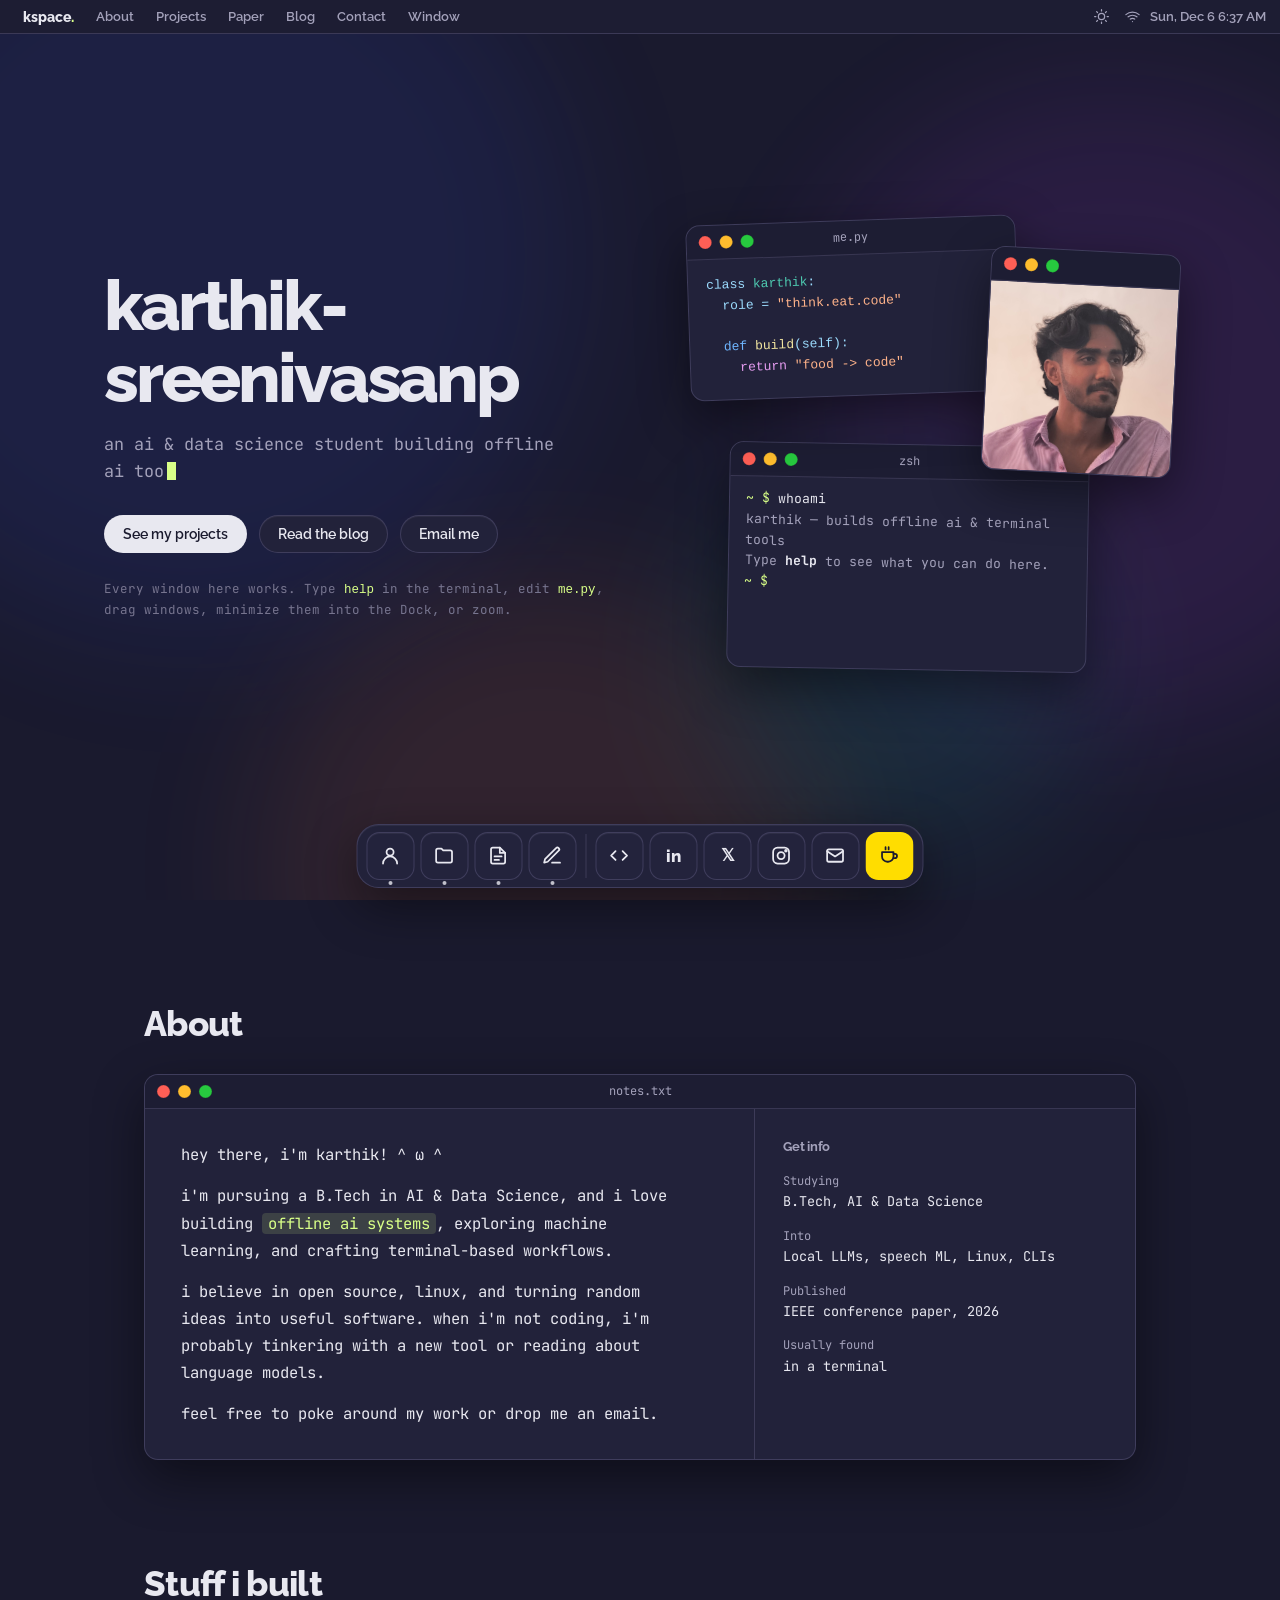
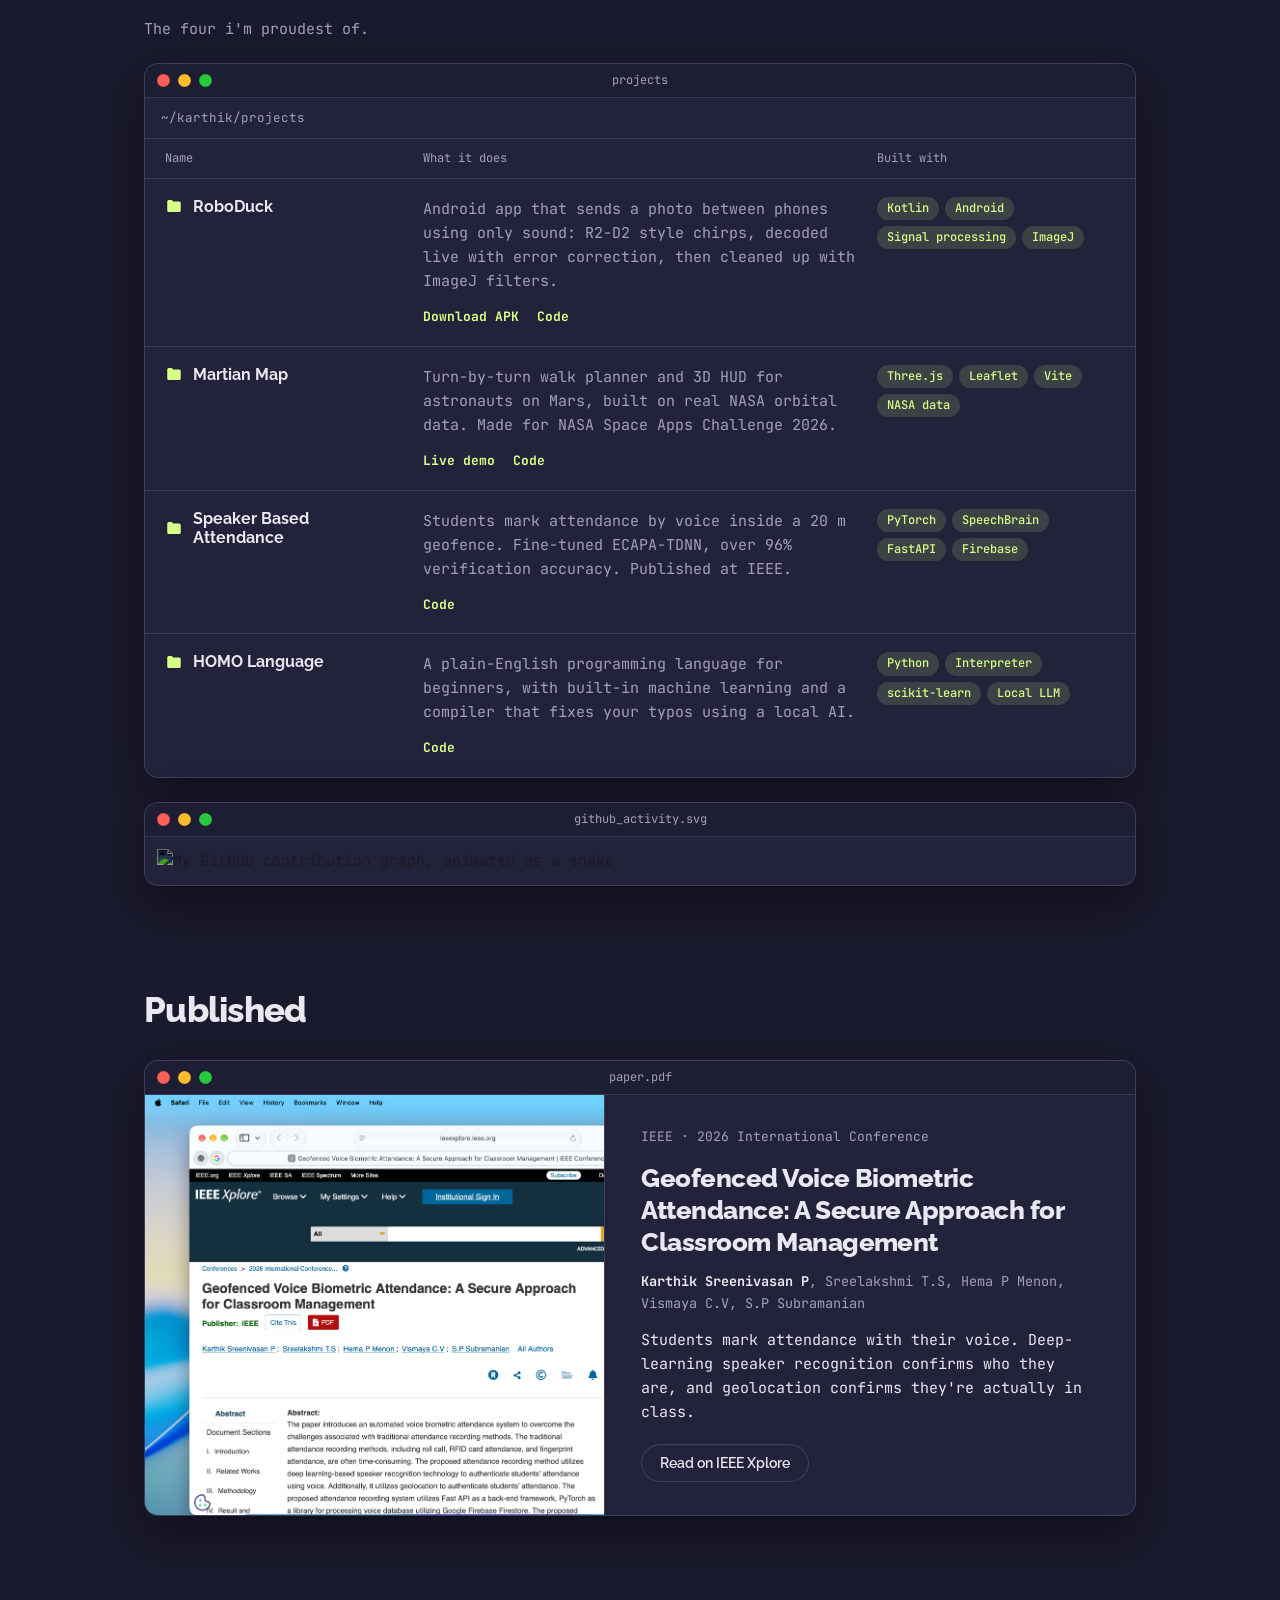
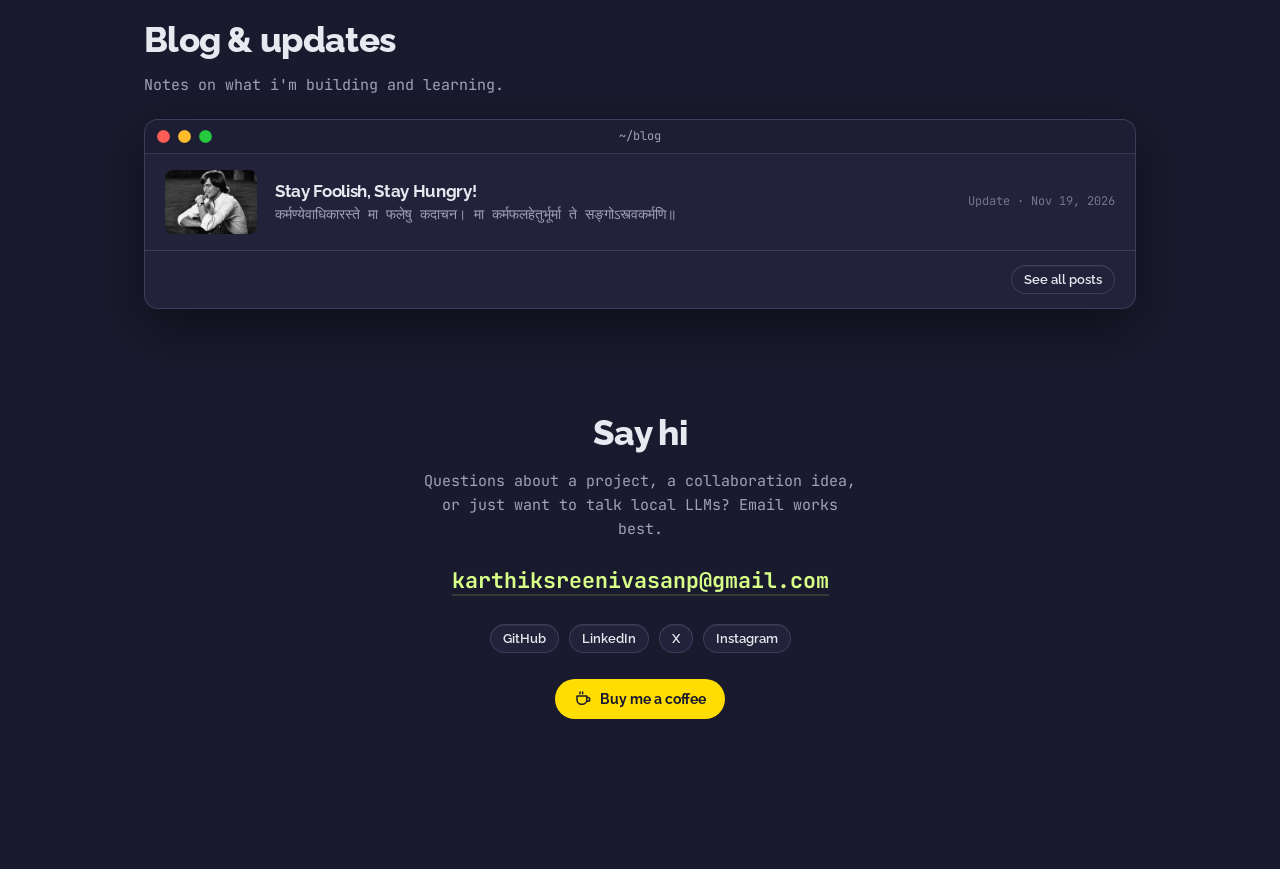
==== commit 704986ad: "Add RoboDuck to projects Co-Authored-By: Claude Opus 5.5 <noreply@anthropic.com> Claude-Session: htt" ====
--- a/index.html
+++ b/index.html
@@ -239,13 +239,20 @@
     <section class="section" id="projects" data-win-host>
       <div class="section-head">
         <h2>Stuff i built</h2>
-        <p>The three i'm proudest of.</p>
+        <p>The four i'm proudest of.</p>
       </div>
       <div class="win glass" data-win="projects" data-title="Projects" data-icon="projects">
         <div class="win-bar"><span class="win-title">projects</span></div>
         <div class="win-body">
           <div class="finder-path">~/karthik/projects</div>
           <div class="finder-head"><span>Name</span><span>What it does</span><span>Built with</span></div>
+
+          <div class="finder-row">
+            <a class="name" href="https://github.com/karthiksreenivasanp/robo-duck-image" target="_blank" rel="noopener"><svg viewBox="0 0 24 24" fill="currentColor" aria-hidden="true"><path d="M3 6a2 2 0 0 1 2-2h4l2 2h8a2 2 0 0 1 2 2v10a2 2 0 0 1-2 2H5a2 2 0 0 1-2-2z"/></svg>RoboDuck</a>
+            <span class="desc">Android app that sends a photo between phones using only sound: R2-D2 style chirps, decoded live with error correction, then cleaned up with ImageJ filters.</span>
+            <span class="chips"><span class="chip">Kotlin</span><span class="chip">Android</span><span class="chip">Signal processing</span><span class="chip">ImageJ</span></span>
+            <span class="links"><a href="https://github.com/karthiksreenivasanp/robo-duck-image/releases/latest/download/RoboDuck.apk" rel="noopener">Download APK</a><a href="https://github.com/karthiksreenivasanp/robo-duck-image" target="_blank" rel="noopener">Code</a></span>
+          </div>
 
           <div class="finder-row">
             <a class="name" href="https://karthiksreenivasanp.github.io/martian-map/" target="_blank" rel="noopener"><svg viewBox="0 0 24 24" fill="currentColor" aria-hidden="true"><path d="M3 6a2 2 0 0 1 2-2h4l2 2h8a2 2 0 0 1 2 2v10a2 2 0 0 1-2 2H5a2 2 0 0 1-2-2z"/></svg>Martian Map</a>
